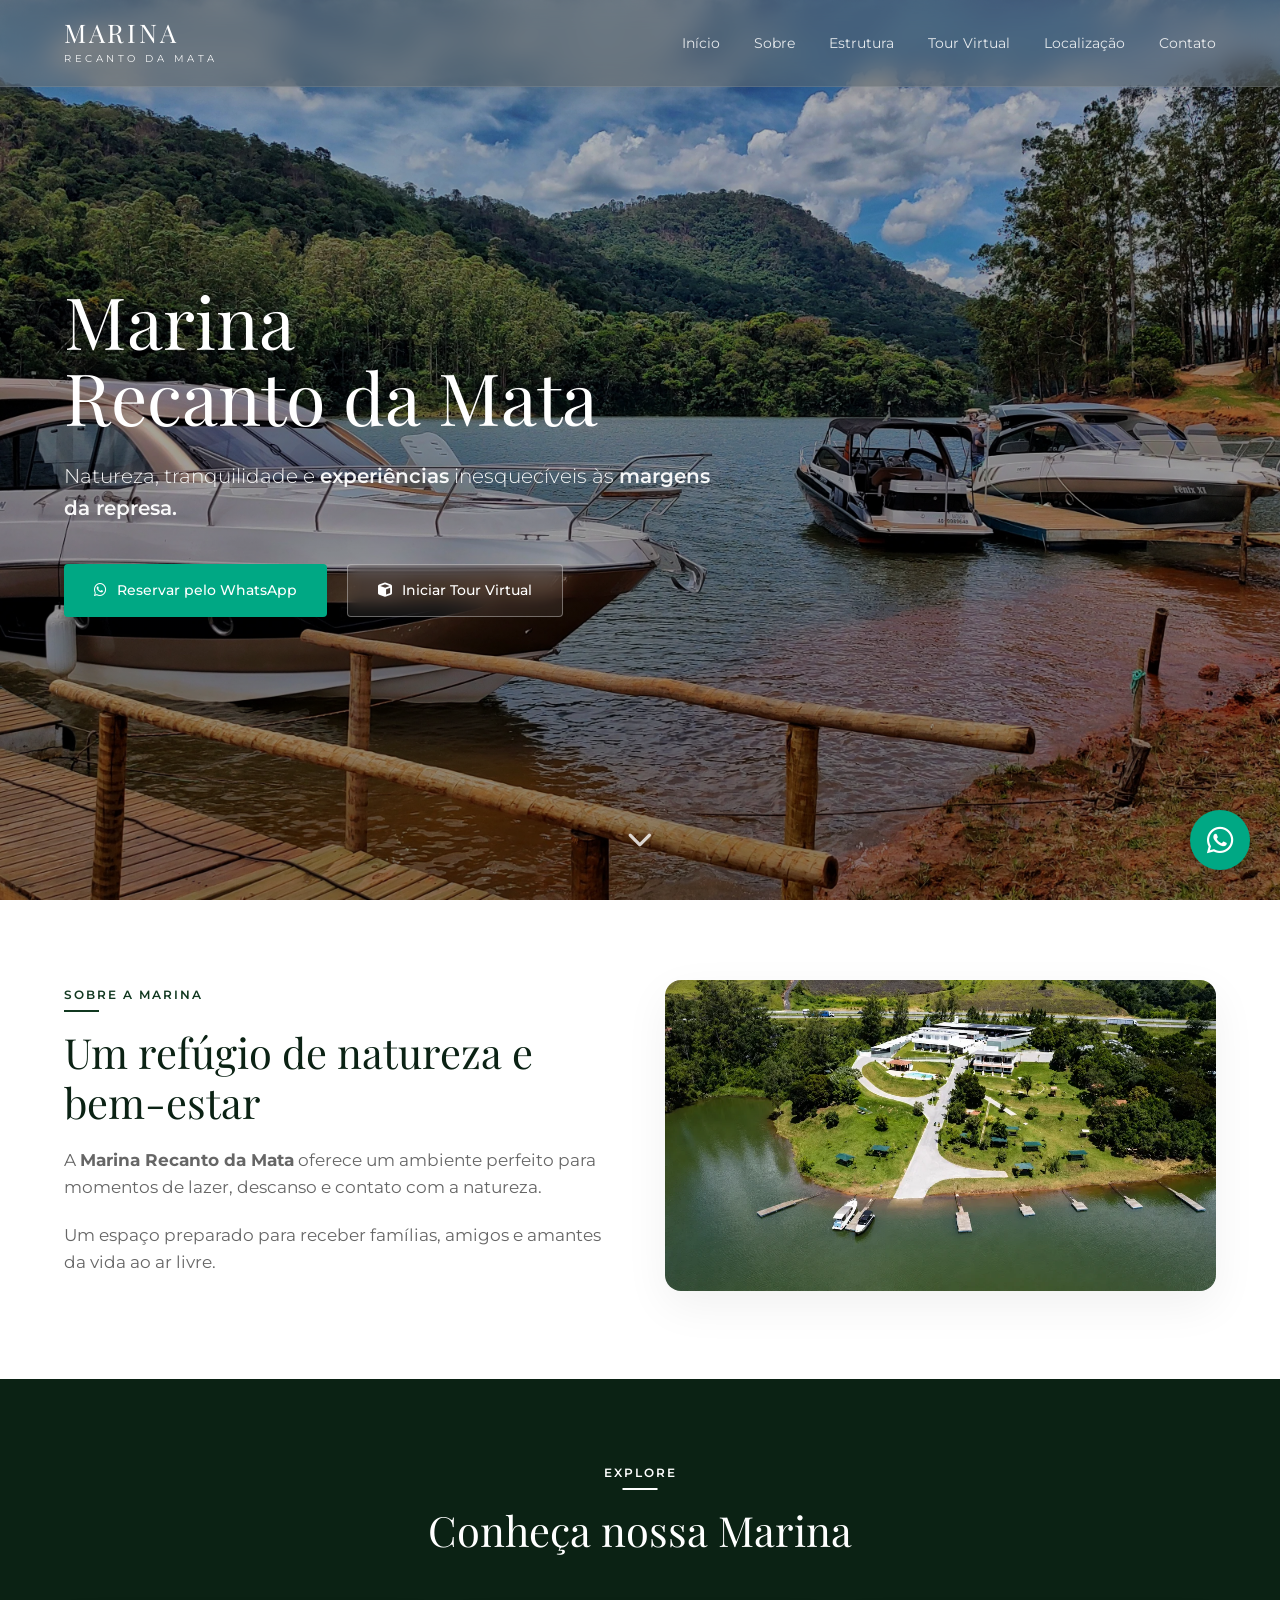
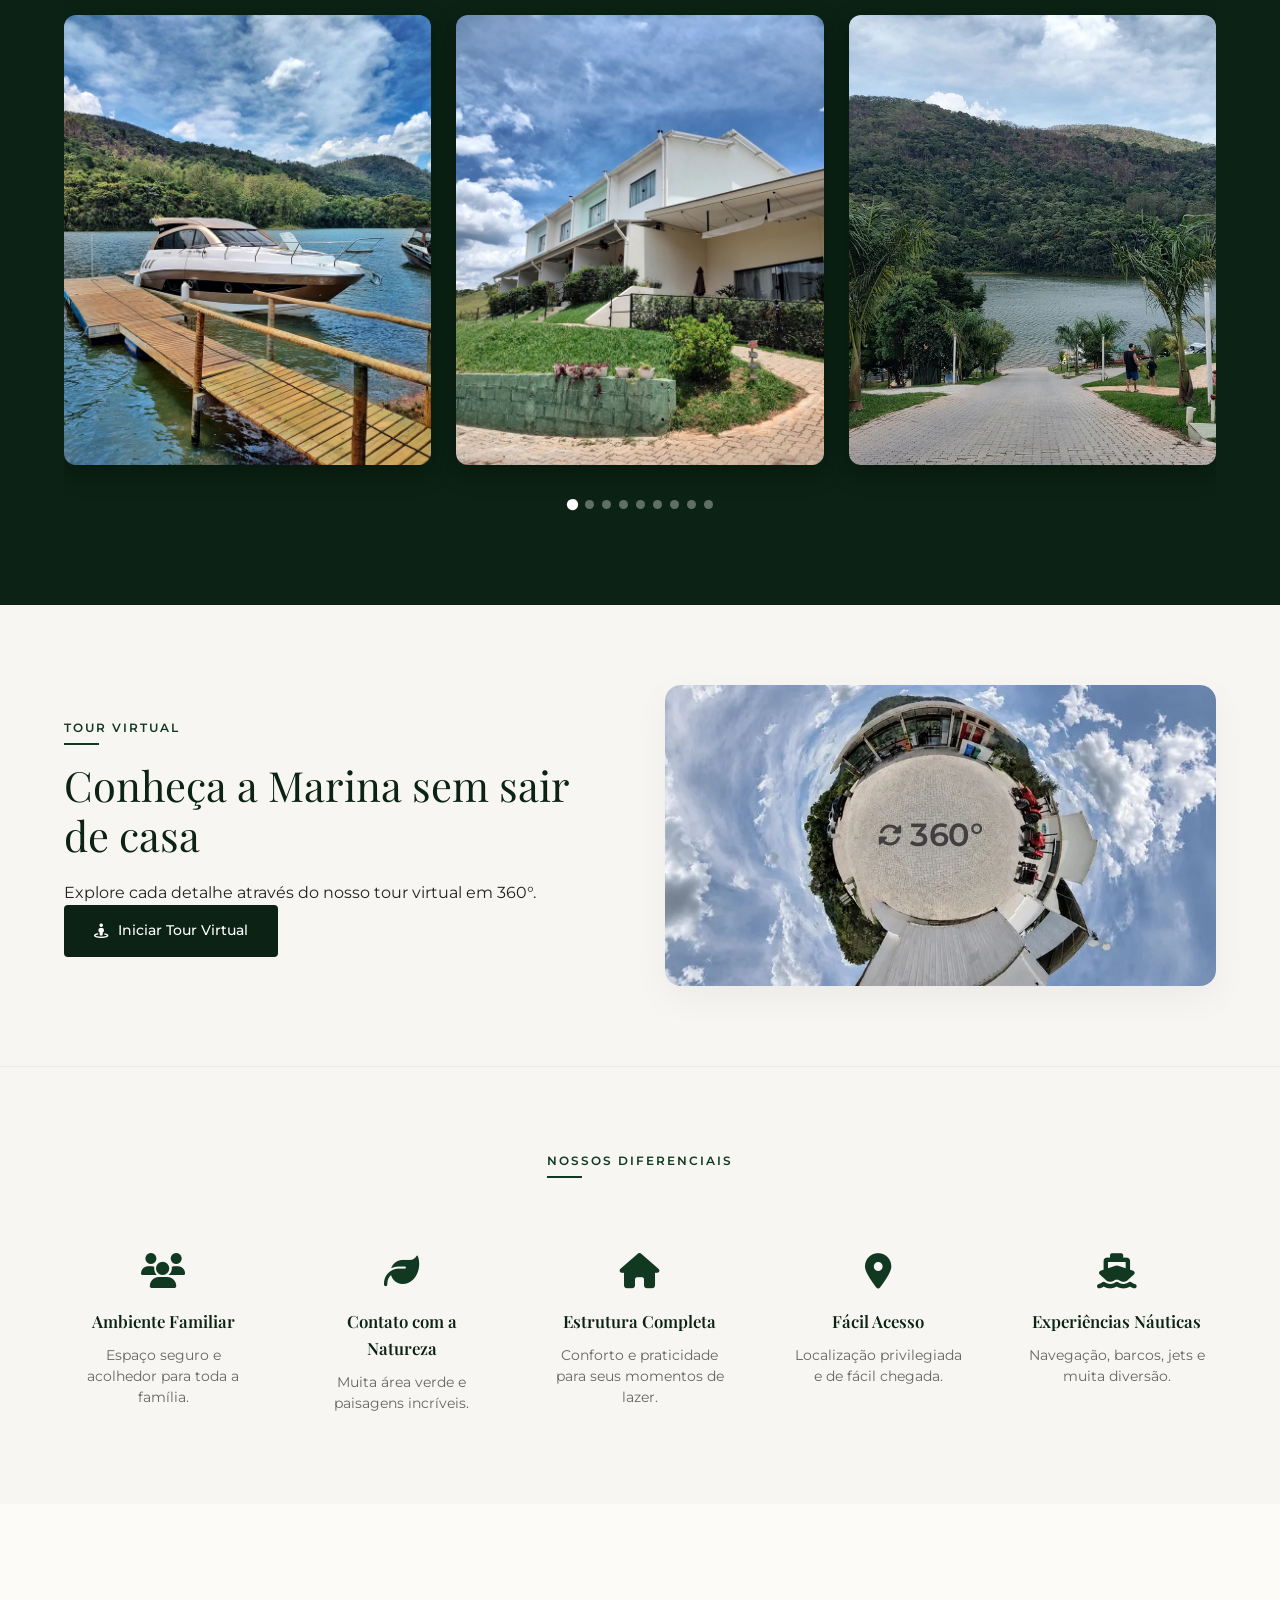
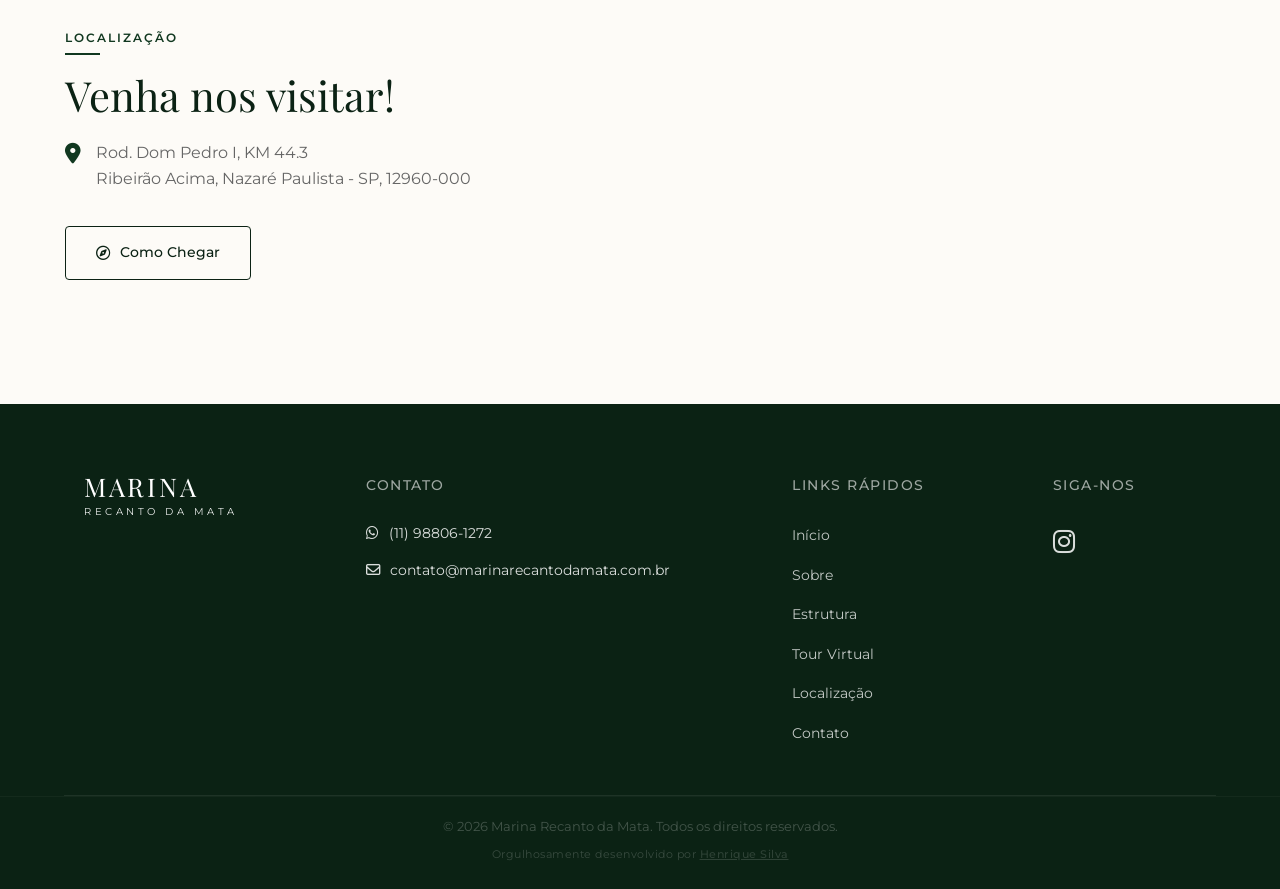
==== index.html @ a10ac75f "Versao completa com animacoes e video" ====
<!DOCTYPE html>
<html lang="pt-BR">
<head>
    <meta property="og:image" content="https://nexths.github.io/marina-recanto-da-mata-portfolio/assets/preview.webp" />
    <meta property="og:title" content="Marina Recanto da Mata" />
    <meta property="og:description" content="Um refúgio de natureza e bem-estar à margens da represa." />
    <meta charset="UTF-8">
    <meta name="viewport" content="width=device-width, initial-scale=1.0">
    <title>Marina Recanto da Mata</title>
    <link rel="preconnect" href="https://fonts.googleapis.com">
    <link rel="preconnect" href="https://fonts.gstatic.com" crossorigin>
    <link href="https://fonts.googleapis.com/css2?family=Montserrat:wght@300;400;500;600&family=Playfair+Display:wght@400;600;700&display=swap" rel="stylesheet">
    <link rel="stylesheet" href="https://cdnjs.cloudflare.com/ajax/libs/font-awesome/6.4.0/css/all.min.css">
    <link rel="stylesheet" href="https://cdn.jsdelivr.net/npm/swiper@11/swiper-bundle.min.css" />
    <link rel="stylesheet" href="https://cdn.jsdelivr.net/npm/@fancyapps/ui@5.0/dist/fancybox/fancybox.css" />
    <link rel="stylesheet" href="style.css">
</head>
<body>

    <header class="main-header">
        <div class="container header-container">
            <div class="logo">
                <span class="logo-title">MARINA</span>
                <span class="logo-subtitle">RECANTO DA MATA</span>
            </div>
            <nav class="nav-menu">
                <a href="#inicio">Início</a>
                <a href="#sobre">Sobre</a>
                <a href="#estrutura">Estrutura</a>
                <a href="#tour">Tour Virtual</a>
                <a href="#localizacao">Localização</a>
                <a href="#contato">Contato</a>
            </nav>
        </div>
    </header>

    <section id="inicio" class="hero-section">
        <div class="hero-bg-zoom"></div>
        <div class="container hero-container">
            <h1>Marina<br>Recanto da Mata</h1>
            <p class="hero-tagline">Natureza, tranquilidade e <strong>experiências</strong> inesquecíveis às <strong>margens da represa.</strong></p>
            
            <div class="hero-buttons">
                <a href="https://wa.me/5511988061272" target="_blank" class="btn btn-whatsapp">
                    <i class="fab fa-whatsapp"></i> Reservar pelo WhatsApp
                </a>
                <a href="tour-marina-destino/index.html" target="_blank" class="btn btn-tour">
                    <i class="fas fa-cube"></i> Iniciar Tour Virtual
                </a>
            </div>
        </div>
        <a href="#sobre" class="scroll-arrow">
            <i class="fas fa-chevron-down"></i>
        </a>
    </section>

    <section id="sobre" class="sobre-section reveal">
        <div class="container grid-2">
            <div class="sobre-content">
                <span class="section-badge">SOBRE A MARINA</span>
                <h2>Um refúgio de natureza e bem-estar</h2>
                <p>A <strong>Marina Recanto da Mata</strong> oferece um ambiente perfeito para momentos de lazer, descanso e contato com a natureza.</p>
                <p>Um espaço preparado para receber famílias, amigos e amantes da vida ao ar livre.</p>
            </div>
            <div class="sobre-image">
                <img src="assets/sobre-marina.webp" alt="Vista aérea da Marina Recanto da Mata">
            </div>
        </div>
    </section>

    <section id="estrutura" class="explore-section reveal">
        <div class="container text-center">
            <span class="section-badge badge-light">EXPLORE</span>
            <h2 class="text-white">Conheça nossa Marina</h2>
            
            <div class="swiper mySwiper">
                <div class="swiper-wrapper">
                    <div class="swiper-slide">
                        <div class="gallery-item">
                            <a href="assets/galeria1_resultado.webp" data-fancybox="galeria-marina">
                                <img src="assets/galeria1_resultado.webp" alt="Estrutura 1">
                            </a>
                        </div>
                    </div>
                    <div class="swiper-slide">
                        <div class="gallery-item">
                            <a href="assets/galeria2_resultado.webp" data-fancybox="galeria-marina">
                                <img src="assets/galeria2_resultado.webp" alt="Estrutura 2">
                            </a>
                        </div>
                    </div>
                    <div class="swiper-slide">
                        <div class="gallery-item">
                            <a href="assets/galeria3_resultado.webp" data-fancybox="galeria-marina">
                                <img src="assets/galeria3_resultado.webp" alt="Estrutura 3">
                            </a>
                        </div>
                    </div>
                    <div class="swiper-slide">
                        <div class="gallery-item">
                            <a href="assets/galeria4_resultado.webp" data-fancybox="galeria-marina">
                                <img src="assets/galeria4_resultado.webp" alt="Estrutura 4">
                            </a>
                        </div>
                    </div>
                    <div class="swiper-slide">
                        <div class="gallery-item">
                            <a href="assets/galeria5_resultado.webp" data-fancybox="galeria-marina">
                                <img src="assets/galeria5_resultado.webp" alt="Estrutura 5">
                            </a>
                        </div>
                    </div>
                    <div class="swiper-slide">
                        <div class="gallery-item">
                            <a href="assets/galeria6_resultado.webp" data-fancybox="galeria-marina">
                                <img src="assets/galeria6_resultado.webp" alt="Estrutura 6">
                            </a>
                        </div>
                    </div>
                    <div class="swiper-slide">
                        <div class="gallery-item">
                            <a href="assets/galeria7_resultado.webp" data-fancybox="galeria-marina">
                                <img src="assets/galeria7_resultado.webp" alt="Estrutura 7">
                            </a>
                        </div>
                    </div>
                    <div class="swiper-slide">
                        <div class="gallery-item">
                            <a href="assets/galeria8_resultado.webp" data-fancybox="galeria-marina">
                                <img src="assets/galeria8_resultado.webp" alt="Estrutura 8">
                            </a>
                        </div>
                    </div>
                    <div class="swiper-slide">
                        <div class="gallery-item">
                            <a href="assets/galeria9_resultado.webp" data-fancybox="galeria-marina">
                                <img src="assets/galeria9_resultado.webp" alt="Estrutura 9">
                            </a>
                        </div>
                    </div>
                </div>
                
                <div class="swiper-pagination"></div>
            </div>
        </div>
    </section>

    <section id="tour" class="tour-section reveal">
        <div class="container grid-2">
            <div class="tour-content">
                <span class="section-badge">TOUR VIRTUAL</span>
                <h2>Conheça a Marina sem sair de casa</h2>
                <p>Explore cada detalhe através do nosso tour virtual em 360°.</p>
                <a href="tour-marina-destino/index.html" target="_blank" class="btn btn-dark-tour">
                <i class="fas fa-street-view"></i> Iniciar Tour Virtual
                </a>
            </div>
            <div class="tour-banner">
                <img src="assets/preview-tour.webp" alt="Preview Tour 360">
                <div class="badge-360">
                    <i class="fas fa-sync-alt"></i><span>360°</span>                
                </div>
            </div>
        </div>
    </section>

    <section class="diferenciais-section reveal">
        <div class="container">
            <div class="text-center">
                <span class="section-badge">NOSSOS DIFERENCIAIS</span>
            </div>
            <div class="diferenciais-grid">
                <div class="diferencial-item">
                    <i class="fas fa-users item-icon"></i>
                    <h3>Ambiente Familiar</h3>
                    <p>Espaço seguro e acolhedor para toda a família.</p>
                </div>
                <div class="diferencial-item">
                    <i class="fas fa-leaf item-icon"></i>
                    <h3>Contato com a Natureza</h3>
                    <p>Muita área verde e paisagens incríveis.</p>
                </div>
                <div class="diferencial-item">
                    <i class="fas fa-home item-icon"></i>
                    <h3>Estrutura Completa</h3>
                    <p>Conforto e praticidade para seus momentos de lazer.</p>
                </div>
                <div class="diferencial-item">
                    <i class="fas fa-map-marker-alt item-icon"></i>
                    <h3>Fácil Acesso</h3>
                    <p>Localização privilegiada e de fácil chegada.</p>
                </div>
                <div class="diferencial-item">
                    <i class="fas fa-ship item-icon"></i>
                    <h3>Experiências Náuticas</h3>
                    <p>Navegação, barcos, jets e muita diversão.</p>
                </div>
            </div>
        </div>
    </section>

    <section id="localizacao" class="localizacao-section reveal">
        <div class="container-fluid grid-2-special">
            <div class="localizacao-content">
                <span class="section-badge">LOCALIZAÇÃO</span>
                <h2>Venha nos visitar!</h2>
                <div class="address-box">
                    <i class="fas fa-map-marker-alt"></i>
                    <p>Rod. Dom Pedro I, KM 44.3<br>Ribeirão Acima, Nazaré Paulista - SP, 12960-000</p>
                </div>
                <a href="https://maps.app.goo.gl/9sa6LUnuPkdQ67Bv5" target="_blank" class="btn btn-outline-dark">
                    <i class="far fa-compass"></i> Como Chegar
                </a>
            </div>
            <div class="map-container">
                <iframe 
                    src="https://www.google.com/maps/embed?pb=!1m18!1m12!1m3!1d3667.5814678213937!2d-46.33232830901492!3d-23.18547078140979!2m3!1f0!2f0!3f0!3m2!1i1024!2i768!4f13.1!3m3!1m2!1s0x94ce9b3322a90127%3A0x82143a314d010b9f!2sMarina%20Recanto%20da%20Mata!5e0!3m2!1spt-BR!2sbr!4v1780842543888!5m2!1spt-BR!2sbr" 
                    width="100%" 
                    height="100%" 
                    style="border:0;" 
                    allowfullscreen="" 
                    loading="lazy" 
                    referrerpolicy="no-referrer-when-downgrade">
                </iframe>
            </div>
        </div>
    </section>

    <footer id="contato" class="main-footer">
        <div class="container footer-container">
            <div class="footer-brand">
                <span class="logo-title">MARINA</span>
                <span class="logo-subtitle">RECANTO DA MATA</span>
            </div>
            
            <div class="footer-column">
                <h4>Contato</h4>
                <ul class="footer-contact-list">
                    <li><i class="fab fa-whatsapp"></i> (11) 98806-1272</li>
                    <li><i class="far fa-envelope"></i> contato@marinarecantodamata.com.br</li>
                </ul>
            </div>
            
            <div class="footer-column">
                <h4>Links Rápidos</h4>
                <ul class="footer-links-list">
                    <li><a href="#inicio">Início</a></li>
                    <li><a href="#sobre">Sobre</a></li>
                    <li><a href="#estrutura">Estrutura</a></li>
                    <li><a href="#tour">Tour Virtual</a></li>
                    <li><a href="#localizacao">Localização</a></li>
                    <li><a href="#contato">Contato</a></li>
                </ul>
            </div>
            
            <div class="footer-column">
                <h4>Siga-nos</h4>
                <div class="social-icons">
                    <a href="https://www.instagram.com/marinarecantodamata/?utm_medium=copy_link" target="_blank"><i class="fab fa-instagram"></i></a>
                </div>
            </div>
        </div>
        
        <div class="footer-bottom text-center" style="border-top: 1px solid rgba(255,255,255,0.08); padding-top: 20px;">
            <p style="font-size: 0.8rem; opacity: 0.5; margin: 0;">© 2026 Marina Recanto da Mata. Todos os direitos reservados.</p>
            
            <p style="margin-top: 8px; font-size: 0.7rem; opacity: 0.4; letter-spacing: 0.5px;">
                Orgulhosamente desenvolvido por 
                <a href="https://wa.me/5511999814081" target="_blank" style="color: #ffffff; text-decoration: underline; font-weight: 500; opacity: 0.8;">
                    Henrique Silva
                </a>
            </p>
        </div>
    </footer>

    <a href="https://wa.me/5511988061272" target="_blank" class="whatsapp-floating">
        <i class="fab fa-whatsapp"></i>
    </a>

    <script src="https://cdn.jsdelivr.net/npm/swiper@11/swiper-bundle.min.js"></script>
    <script src="https://cdn.jsdelivr.net/npm/@fancyapps/ui@5.0/dist/fancybox/fancybox.umd.js"></script>
    <script src="script.js"></script>
    <script>
        document.querySelectorAll('a[href^="#"]').forEach(link => {
            link.addEventListener('click', function(e) {
                const target = document.querySelector(this.getAttribute('href'));
                if(!target) return;
                e.preventDefault();
                const headerHeight = document.querySelector('.main-header').offsetHeight;
                const targetPosition = target.offsetTop - headerHeight;
                window.scrollTo({
                    top: targetPosition,
                    behavior: "smooth"
                });
            });
        });
    </script>
</body>
</html>
---- style.css ----
/*! 
 * Desenvolvedor: Henrique Silva
 * Contato comercial: (11) 99981-4081
 * Todos os direitos de desenvolvimento reservados.
 */
 /* Transição suave para toda a página */
/* Efeito de fade suave ao carregar elementos */
body {
    animation: fadeIn 0.8s ease-in-out;
}

@keyframes fadeIn {
    from { opacity: 0; }
    to { opacity: 1; }
}

/* RESET E CONFIGURAÇÕES GERAIS */
:root {
    --primary-green: #0b2214;     /* Verde Escuro Principal */
    --accent-green: #113820;      /* Variação de Verde para Badges/Diferenciais */
    --light-bg: #f7f6f2;          /* Off-white de fundo (seções limpas) */
    --text-dark: #222222;         /* Cor do Texto Principal */
    --text-muted: #666666;        /* Cor do Texto Secundário/Descrições */
    --whatsapp-color: #00a884;    /* Cor oficial do WhatsApp */
    --font-serif: 'Playfair Display', serif;
    --font-sans: 'Montserrat', sans-serif;
}

* {
    margin: 0;
    padding: 0;
    box-sizing: border-box;
}

body {
    font-family: var(--font-sans);
    color: var(--text-dark);
    background-color: #ffffff;
    line-height: 1.6;
    -webkit-font-smoothing: antialiased;
}

.container {
    width: 90%;
    max-width: 1200px;
    margin: 0 auto;
    padding: 80px 0;
}

.container-fluid {
    width: 100%;
    margin: 0 auto;
}

.text-center { text-align: center; }
.text-white { color: #ffffff; }

/* LAYOUT E GRIDS */
.grid-2 {
    display: grid;
    grid-template-columns: repeat(auto-fit, minmax(450px, 1fr));
    gap: 50px;
    align-items: center;
}

/* DISTRIBUIÇÃO DAS SEÇÕES */
.section-badge {
    display: inline-block;
    font-size: 0.75rem;
    font-weight: 600;
    letter-spacing: 2px;
    color: var(--accent-green);
    margin-bottom: 15px;
    position: relative;
    padding-bottom: 8px;
}

.section-badge::after {
    content: '';
    position: absolute;
    bottom: 0;
    left: 0;
    width: 35px;
    height: 2px;
    background-color: var(--accent-green);
}

.section-badge.badge-light {
    color: #ffffff;
}
.section-badge.badge-light::after {
    background-color: #ffffff;
    left: 50%;
    transform: translateX(-50%);
}

h1, h2, h3 {
    font-family: var(--font-serif);
    font-weight: 400;
    margin-bottom: 20px;
}

h2 {
    font-size: 2.6rem;
    color: var(--primary-green);
    line-height: 1.2;
}

/* BOTÕES REPLICADOS DO DESIGN */
.btn {
    display: inline-flex;
    align-items: center;
    gap: 10px;
    padding: 14px 30px;
    border-radius: 4px;
    text-decoration: none;
    font-weight: 500;
    font-size: 0.9rem;
    transition: all 0.3s cubic-bezier(0.4, 0, 0.2, 1);
}

.btn-whatsapp {
    background-color: var(--whatsapp-color);
    color: #ffffff;
}

.btn-whatsapp:hover {
    background-color: #008f72;
    transform: translateY(-2px);
    box-shadow: 0 5px 15px rgba(0, 168, 132, 0.3);
}

.btn-tour {
    background: rgba(255, 255, 255, 0.08);
    border: 1px solid rgba(255, 255, 255, 0.35);
    color: #ffffff;
    backdrop-filter: blur(8px);
    -webkit-backdrop-filter: blur(8px);
}

.btn-tour:hover {
    background: rgba(255, 255, 255, 0.2);
    border-color: #ffffff;
    transform: translateY(-2px);
}

.btn-dark-tour {
    background-color: var(--primary-green);
    color: #ffffff;
}

.btn-dark-tour:hover {
    background-color: var(--accent-green);
    transform: translateY(-2px);
}

.btn-outline-dark {
    border: 1px solid var(--primary-green);
    color: var(--primary-green);
    background: transparent;
}

.btn-outline-dark:hover {
    background-color: var(--primary-green);
    color: #ffffff;
}

/* NAVBAR */
.main-header {
    position: absolute;
    top: 0;
    left: 0;
    width: 100%;
    z-index: 100;
    background: rgba(90, 95, 92, 0.5);
    backdrop-filter: blur(12px);
    -webkit-backdrop-filter: blur(12px);
    border-bottom: 1px solid rgba(255, 255, 255, 0.1);
    box-shadow: 0 4px 30px rgba(0, 0, 0, 0.15);
}

.header-container {
    display: flex;
    justify-content: space-between;
    align-items: center;
    padding: 20px 0;
}

.logo {
    color: #ffffff;
    display: flex;
    flex-direction: column;
    text-decoration: none;
}

.logo-title {
    font-family: var(--font-serif);
    font-size: 1.6rem;
    letter-spacing: 3px;
    line-height: 1;
}

.logo-subtitle {
    font-size: 0.6rem;
    letter-spacing: 3.5px;
    margin-top: 5px;
    opacity: 0.9;
}

.nav-menu a {
    color: #ffffff;
    text-decoration: none;
    margin-left: 30px;
    font-size: 0.85rem;
    font-weight: 400;
    opacity: 0.85;
    transition: opacity 0.2s, border-bottom 0.2s;
    padding-bottom: 5px;
}

.nav-menu a:hover {
    opacity: 1;
    border-bottom: 2px solid #ffffff;
}

/* HERO SECTION */
.hero-section {
    position: relative;
    height: 100vh;
    min-height: 700px;
    background: linear-gradient(to bottom, rgba(0,0,0,0.25), rgba(0,0,0,0.45)), url('assets/background-marina.webp') no-repeat center center/cover;
    display: flex;
    align-items: center;
    color: #ffffff;
}

.hero-container {
    padding-top: 80px;
}

.hero-section h1 {
    font-size: 4.5rem;
    line-height: 1.05;
    margin-bottom: 25px;
}

.hero-tagline {
    font-size: 1.25rem;
    font-weight: 300;
    max-width: 650px;
    margin-bottom: 40px;
    opacity: 0.95;
}

.hero-tagline strong {
    font-weight: 600;
}

.hero-buttons {
    display: flex;
    gap: 20px;
}

.scroll-arrow {
    position: absolute;
    bottom: 40px;
    left: 50%;
    transform: translateX(-50%);
    font-size: 1.6rem;
    color: #ffffff;
    opacity: 0.8;
    animation: bounce 2s infinite;
}

@keyframes bounce {
    0%, 20%, 50%, 80%, 100% { transform: translateY(0) translateX(-50%); }
    40% { transform: translateY(-12px) translateX(-50%); }
    60% { transform: translateY(-6px) translateX(-50%); }
}

/* SEÇÃO SOBRE A MARINA */
.sobre-section {
    background-color: #ffffff;
}

.sobre-content p {
    color: var(--text-muted);
    margin-bottom: 22px;
    font-size: 1.05rem;
}

.sobre-image img {
    width: 100%;
    height: auto;
    border-radius: 16px;
    box-shadow: 0 15px 45px rgba(0,0,0,0.06);
    object-fit: cover;
}

/* SEÇÃO EXPLORE */
.explore-section {
    background-color: var(--primary-green);
}

.swiper {
    width: 100%;
    padding-top: 40px;
    padding-bottom: 60px;
}

.swiper-slide {
    display: flex;
    justify-content: center;
}

.gallery-item {
    width: 100%;
    height: 450px;
    border-radius: 12px;
    overflow: hidden;
    box-shadow: 0 8px 25px rgba(0,0,0,0.3);
}

.gallery-item img {
    width: 100%;
    height: 100%;
    object-fit: cover;
    transition: transform 0.4s ease;
}

.gallery-item:hover img {
    transform: scale(1.05);
}

.swiper-pagination-bullet {
    background: #ffffff !important;
    opacity: 0.35;
    width: 9px;
    height: 9px;
    transition: all 0.3s ease;
}

.swiper-pagination-bullet-active {
    opacity: 1 !important;
    transform: scale(1.25);
}

/* SEÇÃO TOUR VIRTUAL 360° */
.tour-section {
    background-color: var(--light-bg);
}

.tour-banner {
    position: relative;
    border-radius: 16px;
    overflow: hidden;
    box-shadow: 0 12px 35px rgba(0,0,0,0.05);
}

.tour-banner img {
    width: 100%;
    height: auto;
    display: block;
}

/* RECONSTRUÇÃO DO ICONE 360° ORIGINAL DO HENRIQUE */
.badge-360 {
    position: absolute;
    top: 50%;
    left: 50%;
    transform: translate(-60%, -50%); 
    display: flex;
    align-items: center;
    justify-content: center;
    gap: 8px;
    color: #413f3f; /* Tom de cinza escuro idêntico ao print */
    font-size: 1.5rem;
    pointer-events: none;
}


.badge-360 span {
    font-size: 2rem;
    font-weight: 600;
    font-family: var(--font-sans);
    letter-spacing: -0.5px;
}

/* SEÇÃO DIFERENCIAIS */
.diferenciais-section {
    background-color: var(--light-bg);
    border-top: 1px solid rgba(0,0,0,0.04);
}

.diferenciais-grid {
    display: grid;
    grid-template-columns: repeat(auto-fit, minmax(180px, 1fr));
    gap: 40px;
    margin-top: 50px;
}

.diferencial-item {
    text-align: center;
    padding: 10px;
}

.item-icon {
    font-size: 2.2rem;
    color: var(--accent-green);
    margin-bottom: 20px;
}

.diferencial-item h3 {
    font-size: 1.05rem;
    font-weight: 600;
    margin-bottom: 10px;
    color: var(--primary-green);
}

.diferencial-item p {
    font-size: 0.88rem;
    color: var(--text-muted);
    line-height: 1.5;
}

/* SEÇÃO LOCALIZAÇÃO CORRIGIDA */
.localizacao-section {
    background-color: #fdfbf7;
}

.grid-2-special {
    display: grid;
    grid-template-columns: 42% 58%;
    align-items: stretch;
}

.localizacao-content {
    padding: 80px 12%;
    background-color: #fdfbf7;
    display: flex;
    flex-direction: column;
    justify-content: center;
    align-items: flex-start;
}

.address-box {
    display: flex;
    gap: 15px;
    margin-bottom: 35px;
    color: var(--text-dark);
}

.address-box i {
    font-size: 1.3rem;
    color: var(--accent-green);
    margin-top: 3px;
}

.address-box p {
    font-size: 1rem;
    color: var(--text-muted);
}

.map-container {
    position: relative;
    height: 500px;
    width: 100%;
}

.map-container iframe {
    width: 100%;
    height: 100%;
    border: none;
    display: block;
}

/* FOOTER ORGANIZADO COM GRID PROFISSIONAL */
.main-footer {
    background-color: var(--primary-green);
    color: #ffffff;
    padding-top: 70px;
    font-family: var(--font-sans);
}

.footer-container {
    max-width: 1200px;
    margin: 0 auto;
    padding: 0 20px 50px 20px;
    display: grid;
    grid-template-columns: 2.2fr 3.5fr 2fr 1.3fr;
    gap: 40px;
    align-items: start;
    border-bottom: 1px solid rgba(255,255,255,0.08);
}

.footer-brand {
    display: flex;
    flex-direction: column;
}

.footer-column h4 {
    font-size: 0.9rem;
    margin-bottom: 25px;
    text-transform: uppercase;
    letter-spacing: 1.5px;
    font-weight: 500;
    color: rgba(255, 255, 255, 0.6);
}

.footer-contact-list, .footer-links-list {
    list-style: none;
    padding: 0;
    margin: 0;
    display: flex;
    flex-direction: column;
    gap: 14px;
}

.footer-contact-list li {
    font-size: 0.9rem;
    opacity: 0.85;
    display: flex;
    align-items: center;
    gap: 10px;
    white-space: nowrap;
}

.footer-links-list a {
    color: #ffffff;
    text-decoration: none;
    font-size: 0.9rem;
    opacity: 0.75;
    transition: opacity 0.2s;
}

.footer-links-list a:hover { 
    opacity: 1;
    text-decoration: underline;
}

.social-icons a {
    color: #ffffff;
    font-size: 1.6rem;
    opacity: 0.85;
    transition: transform 0.2s ease, opacity 0.2s;
    display: inline-block;
}

.social-icons a:hover {
    transform: scale(1.12);
    opacity: 1;
}

.footer-bottom {
    padding: 25px 0;
    font-size: 0.8rem;
    opacity: 0.45;
}

/* BOTÃO FLUTUANTE WHATSAPP */
.whatsapp-floating {
    position: fixed;
    bottom: 30px;
    right: 30px;
    background-color: var(--whatsapp-color);
    color: #ffffff;
    width: 60px;
    height: 60px;
    border-radius: 50%;
    display: flex;
    justify-content: center;
    align-items: center;
    font-size: 1.9rem;
    box-shadow: 0 5px 15px rgba(0,0,0,0.3);
    z-index: 9999;
    transition: transform 0.2s cubic-bezier(0.175, 0.885, 0.32, 1.275);
    text-decoration: none;
}

.whatsapp-floating:hover {
    transform: scale(1.12);
}

/* RESPONSIVIDADE */
@media(max-width: 1024px) {
    .grid-2-special {
        grid-template-columns: 1fr;
    }
    .localizacao-content {
        padding: 60px 5%;
    }
    .footer-container {
        grid-template-columns: repeat(2, 1fr);
        gap: 40px;
    }
}

@media(max-width: 768px) {
    .nav-menu { 
        display: none;
    }
    .hero-section h1 { 
        font-size: 3rem; 
    }
    .grid-2 { 
        grid-template-columns: 1fr;
        gap: 30px;
    }
    h2 {
        font-size: 2rem;
    }
    .container {
        padding: 50px 0;
    }
    .hero-buttons {
        flex-direction: column;
        gap: 15px;
    }
    .btn {
        width: 100%;
        justify-content: center;
    }
    .gallery-item {
        height: 380px;
    }
    .footer-container {
        grid-template-columns: 1fr;
        gap: 30px;
    }
    .footer-contact-list li {
        white-space: normal;
        word-break: break-all;
    }
}
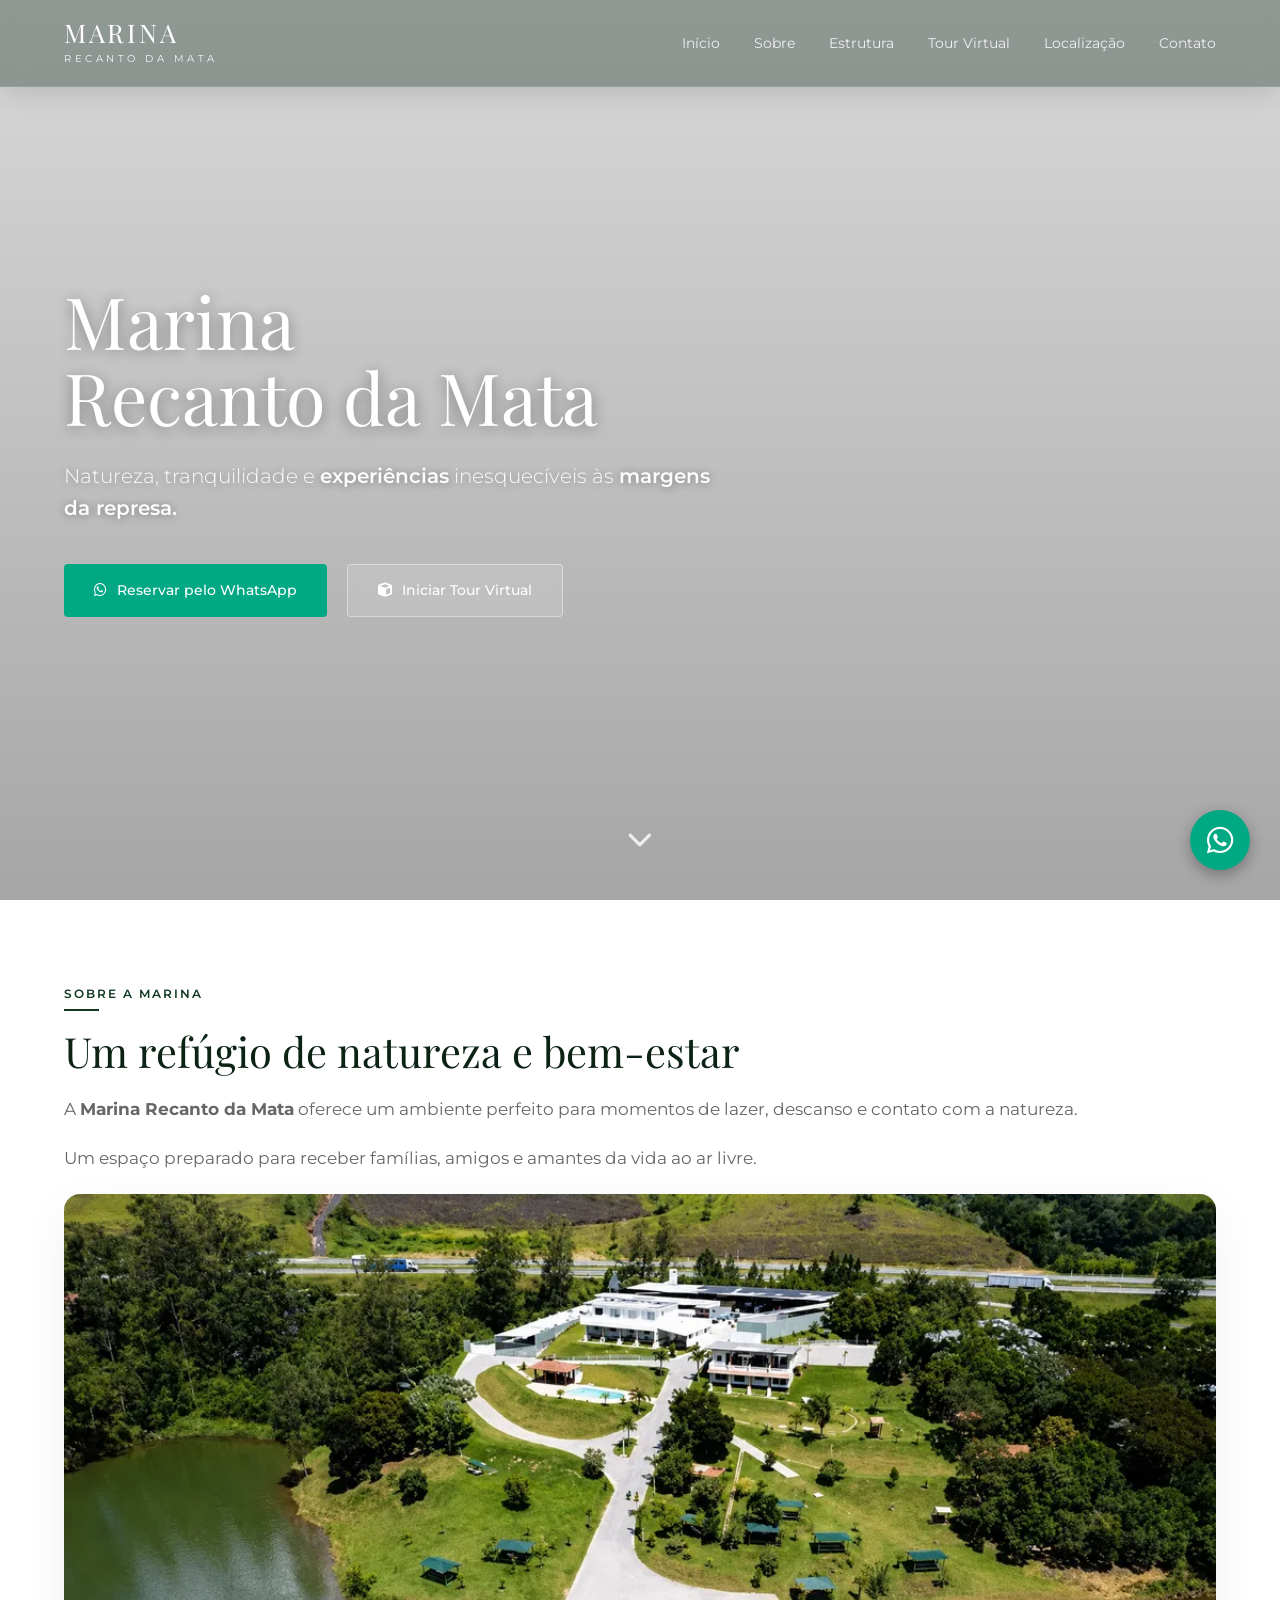
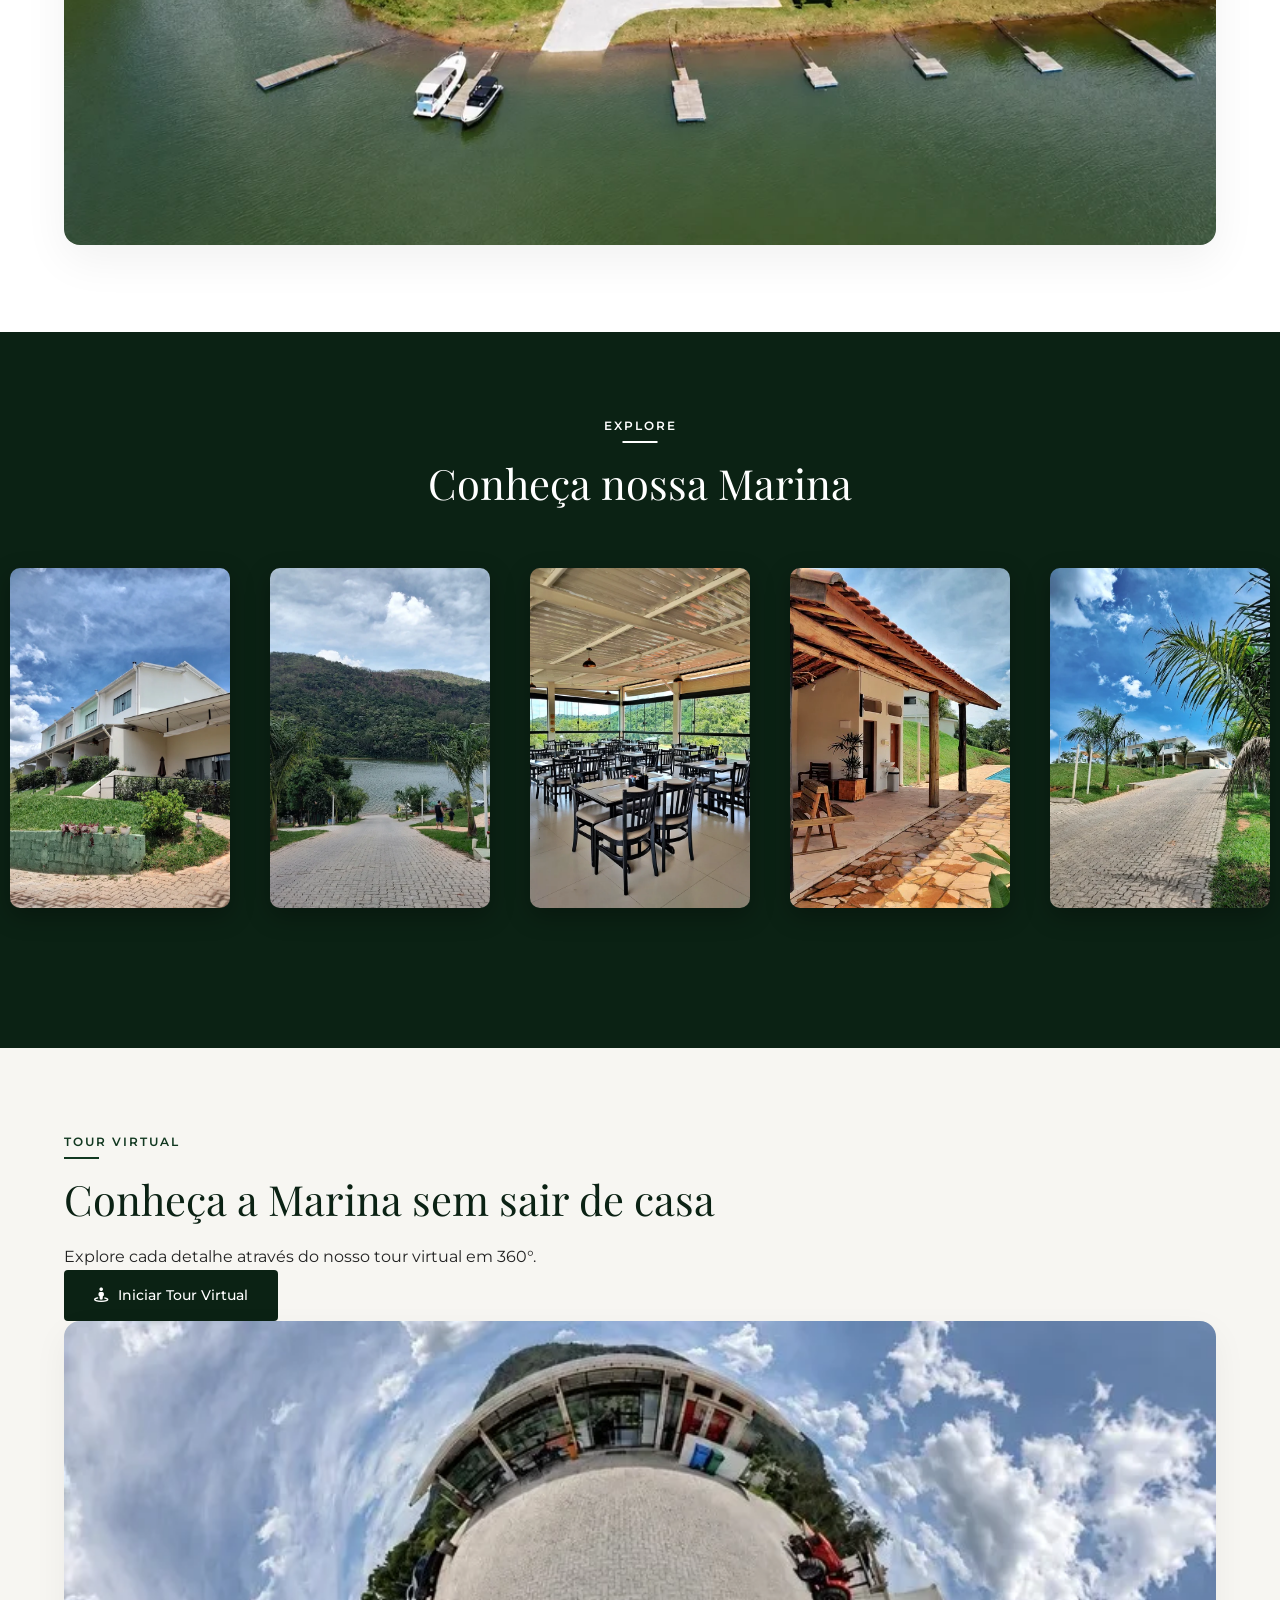
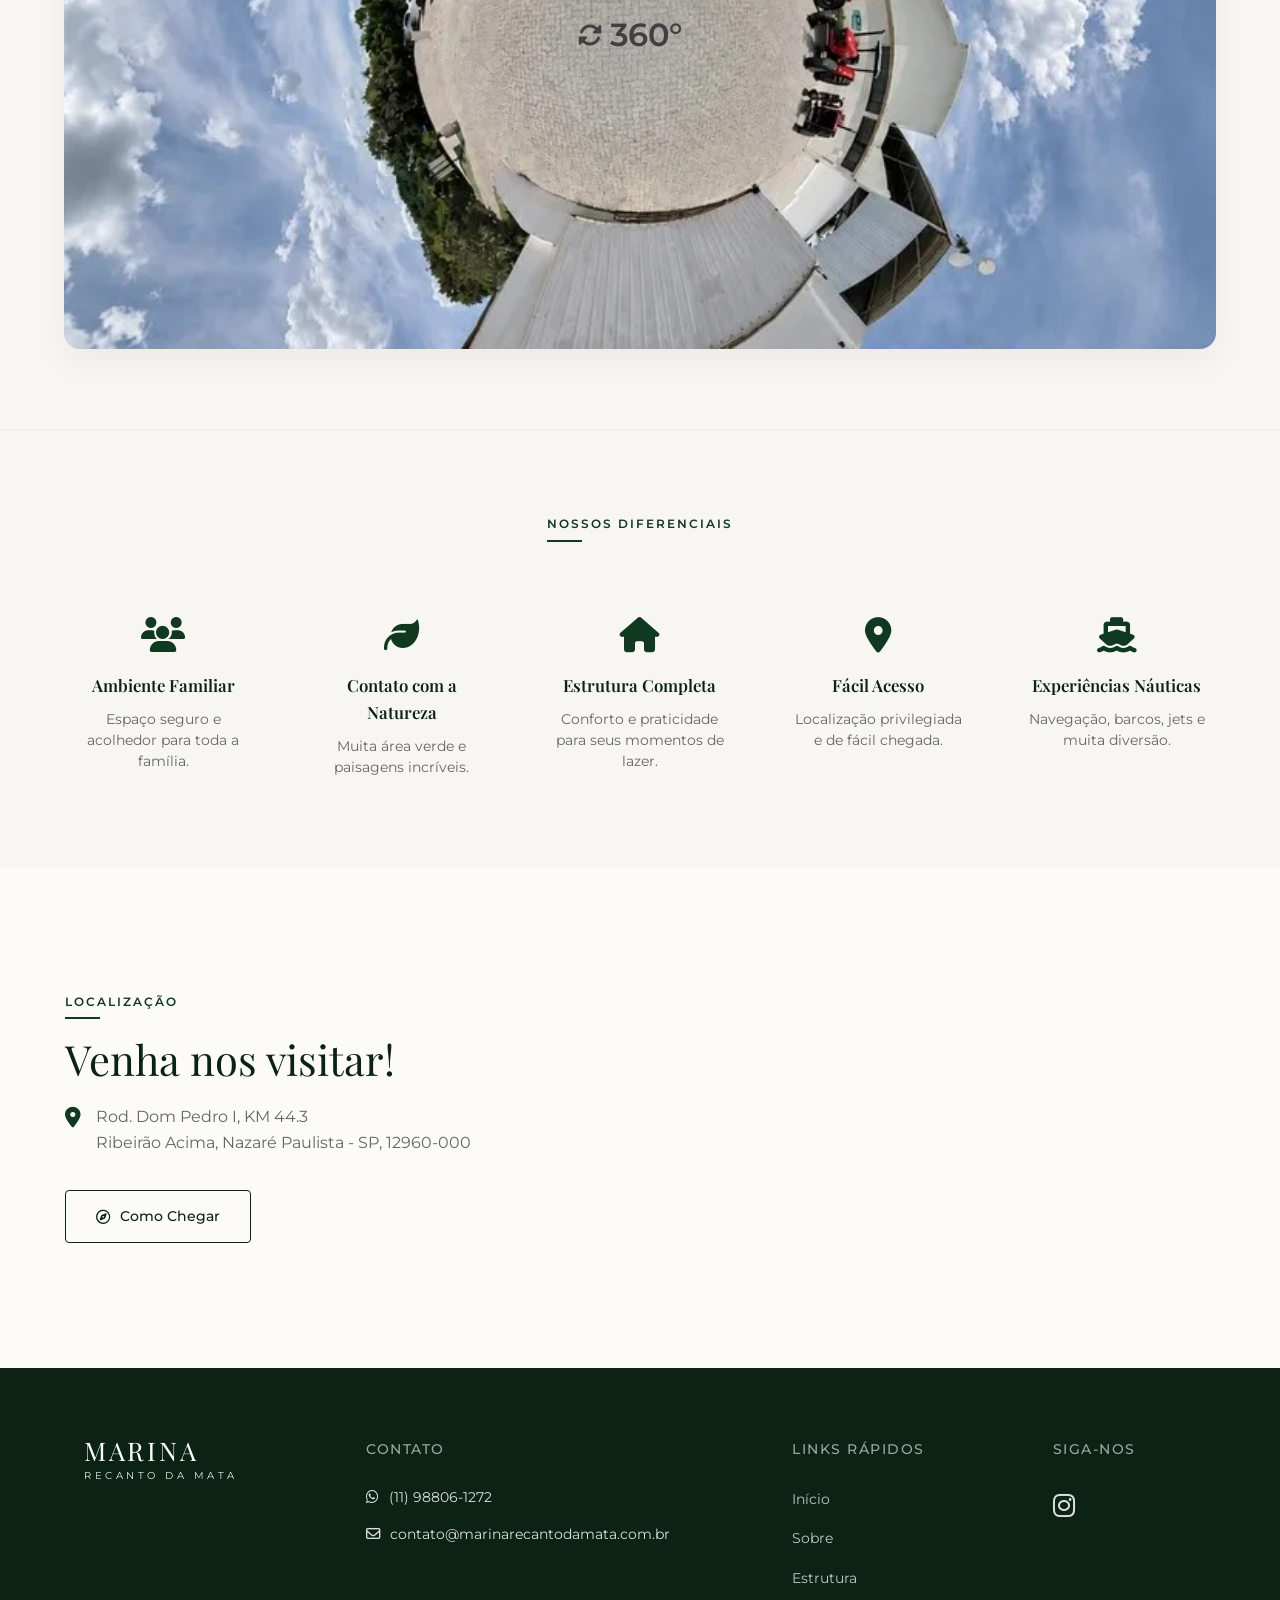
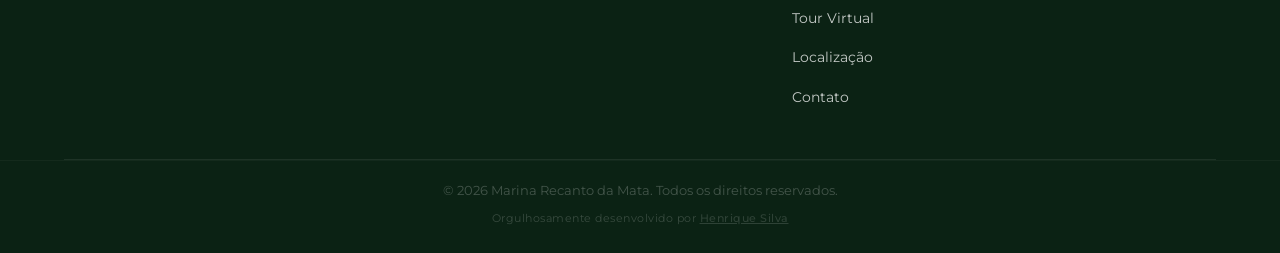
==== commit 10fb8f18: "hero video" ====
--- a/index.html
+++ b/index.html
@@ -35,8 +35,21 @@
     </header>
 
     <section id="inicio" class="hero-section">
-        <div class="hero-bg-zoom"></div>
-        <div class="container hero-container">
+        <!-- Vídeo de fundo com variante para Celular e Desktop -->
+        <video autoplay muted loop playsinline class="hero-video">
+            <!-- Se a tela for menor ou igual a 768px (Celular), carrega o vídeo vertical -->
+            <source src="assets/videohero-mobile.mp4" media="(max-width: 768px)" type="video/mp4">
+            
+            <!-- Para telas maiores (Desktop), carrega o vídeo horizontal padrão -->
+            <source src="assets/videohero.mp4" type="video/mp4">
+            
+            Seu navegador não suporta vídeos em HTML5.
+        </video>
+
+        <!-- Camada escura (Overlay) -->
+        <div class="hero-overlay"></div>
+
+        <div class="container hero-container" style="position: relative; z-index: 3;">
             <h1>Marina<br>Recanto da Mata</h1>
             <p class="hero-tagline">Natureza, tranquilidade e <strong>experiências</strong> inesquecíveis às <strong>margens da represa.</strong></p>
             
@@ -49,7 +62,7 @@
                 </a>
             </div>
         </div>
-        <a href="#sobre" class="scroll-arrow">
+        <a href="#sobre" class="scroll-arrow" style="position: absolute; z-index: 3;">
             <i class="fas fa-chevron-down"></i>
         </a>
     </section>
@@ -68,80 +81,67 @@
         </div>
     </section>
 
+    <!-- SEÇÃO EXPLORE (CARROSSEL FULL WIDTH) -->
     <section id="estrutura" class="explore-section reveal">
-        <div class="container text-center">
+        <div class="explore-header text-center">
             <span class="section-badge badge-light">EXPLORE</span>
             <h2 class="text-white">Conheça nossa Marina</h2>
-            
-            <div class="swiper mySwiper">
-                <div class="swiper-wrapper">
-                    <div class="swiper-slide">
-                        <div class="gallery-item">
-                            <a href="assets/galeria1_resultado.webp" data-fancybox="galeria-marina">
-                                <img src="assets/galeria1_resultado.webp" alt="Estrutura 1">
-                            </a>
-                        </div>
-                    </div>
-                    <div class="swiper-slide">
-                        <div class="gallery-item">
-                            <a href="assets/galeria2_resultado.webp" data-fancybox="galeria-marina">
-                                <img src="assets/galeria2_resultado.webp" alt="Estrutura 2">
-                            </a>
-                        </div>
-                    </div>
-                    <div class="swiper-slide">
-                        <div class="gallery-item">
-                            <a href="assets/galeria3_resultado.webp" data-fancybox="galeria-marina">
-                                <img src="assets/galeria3_resultado.webp" alt="Estrutura 3">
-                            </a>
-                        </div>
-                    </div>
-                    <div class="swiper-slide">
-                        <div class="gallery-item">
-                            <a href="assets/galeria4_resultado.webp" data-fancybox="galeria-marina">
-                                <img src="assets/galeria4_resultado.webp" alt="Estrutura 4">
-                            </a>
-                        </div>
-                    </div>
-                    <div class="swiper-slide">
-                        <div class="gallery-item">
-                            <a href="assets/galeria5_resultado.webp" data-fancybox="galeria-marina">
-                                <img src="assets/galeria5_resultado.webp" alt="Estrutura 5">
-                            </a>
-                        </div>
-                    </div>
-                    <div class="swiper-slide">
-                        <div class="gallery-item">
-                            <a href="assets/galeria6_resultado.webp" data-fancybox="galeria-marina">
-                                <img src="assets/galeria6_resultado.webp" alt="Estrutura 6">
-                            </a>
-                        </div>
-                    </div>
-                    <div class="swiper-slide">
-                        <div class="gallery-item">
-                            <a href="assets/galeria7_resultado.webp" data-fancybox="galeria-marina">
-                                <img src="assets/galeria7_resultado.webp" alt="Estrutura 7">
-                            </a>
-                        </div>
-                    </div>
-                    <div class="swiper-slide">
-                        <div class="gallery-item">
-                            <a href="assets/galeria8_resultado.webp" data-fancybox="galeria-marina">
-                                <img src="assets/galeria8_resultado.webp" alt="Estrutura 8">
-                            </a>
-                        </div>
-                    </div>
-                    <div class="swiper-slide">
-                        <div class="gallery-item">
-                            <a href="assets/galeria9_resultado.webp" data-fancybox="galeria-marina">
-                                <img src="assets/galeria9_resultado.webp" alt="Estrutura 9">
-                            </a>
-                        </div>
-                    </div>
-                </div>
-                
-                <div class="swiper-pagination"></div>
-            </div>
+        </div>
+        
+        <div class="swiper mySwiper">
+            <div class="swiper-wrapper">
+                <div class="swiper-slide">
+                    <div class="gallery-item">
+                        <a href="assets/galeria1_resultado.webp" data-fancybox="galeria-marina">
+                            <img src="assets/galeria1_resultado.webp" alt="Estrutura 1">
+                        </a>
+                    </div>
+                </div>
+                <div class="swiper-slide">
+                    <div class="gallery-item">
+                        <a href="assets/galeria2_resultado.webp" data-fancybox="galeria-marina">
+                            <img src="assets/galeria2_resultado.webp" alt="Estrutura 2">
+                        </a>
+                    </div>
+                </div>
+                <div class="swiper-slide">
+                    <div class="gallery-item">
+                        <a href="assets/galeria3_resultado.webp" data-fancybox="galeria-marina">
+                            <img src="assets/galeria3_resultado.webp" alt="Estrutura 3">
+                        </a>
+                    </div>
+                </div>
+                <div class="swiper-slide">
+                    <div class="gallery-item">
+                        <a href="assets/galeria4_resultado.webp" data-fancybox="galeria-marina">
+                            <img src="assets/galeria4_resultado.webp" alt="Estrutura 4">
+                        </a>
+                    </div>
+                </div>
+                <div class="swiper-slide">
+                    <div class="gallery-item">
+                        <a href="assets/galeria6_resultado.webp" data-fancybox="galeria-marina">
+                            <img src="assets/galeria6_resultado.webp" alt="Estrutura 6">
+                        </a>
+                    </div>
+                </div>
+                <div class="swiper-slide">
+                    <div class="gallery-item">
+                        <a href="assets/galeria7_resultado.webp" data-fancybox="galeria-marina">
+                            <img src="assets/galeria7_resultado.webp" alt="Estrutura 7">
+                        </a>
+                    </div>
+                </div>
+                <div class="swiper-slide">
+                    <div class="gallery-item">
+                        <a href="assets/galeria8_resultado.webp" data-fancybox="galeria-marina">
+                            <img src="assets/galeria8_resultado.webp" alt="Estrutura 8">
+                        </a>
+                    </div>
+                </div>
+            </div>
+            
+            <div class="swiper-pagination"></div>
         </div>
     </section>
 
--- a/style.css
+++ b/style.css
@@ -3,8 +3,7 @@
  * Contato comercial: (11) 99981-4081
  * Todos os direitos de desenvolvimento reservados.
  */
- /* Transição suave para toda a página */
-/* Efeito de fade suave ao carregar elementos */
+
 body {
     animation: fadeIn 0.8s ease-in-out;
 }
@@ -16,12 +15,12 @@
 
 /* RESET E CONFIGURAÇÕES GERAIS */
 :root {
-    --primary-green: #0b2214;     /* Verde Escuro Principal */
-    --accent-green: #113820;      /* Variação de Verde para Badges/Diferenciais */
-    --light-bg: #f7f6f2;          /* Off-white de fundo (seções limpas) */
-    --text-dark: #222222;         /* Cor do Texto Principal */
-    --text-muted: #666666;        /* Cor do Texto Secundário/Descrições */
-    --whatsapp-color: #00a884;    /* Cor oficial do WhatsApp */
+    --primary-green: #0b2214;
+    --accent-green: #113820;
+    --light-bg: #f7f6f2;
+    --text-dark: #222222;
+    --text-muted: #666666;
+    --whatsapp-color: #00a884;
     --font-serif: 'Playfair Display', serif;
     --font-sans: 'Montserrat', sans-serif;
 }
@@ -38,6 +37,7 @@
     background-color: #ffffff;
     line-height: 1.6;
     -webkit-font-smoothing: antialiased;
+    -moz-osx-font-smoothing: grayscale;
 }
 
 .container {
@@ -55,15 +55,7 @@
 .text-center { text-align: center; }
 .text-white { color: #ffffff; }
 
-/* LAYOUT E GRIDS */
-.grid-2 {
-    display: grid;
-    grid-template-columns: repeat(auto-fit, minmax(450px, 1fr));
-    gap: 50px;
-    align-items: center;
-}
-
-/* DISTRIBUIÇÃO DAS SEÇÕES */
+/* TIPOGRAFIA E BADGES */
 .section-badge {
     display: inline-block;
     font-size: 0.75rem;
@@ -106,7 +98,7 @@
     line-height: 1.2;
 }
 
-/* BOTÕES REPLICADOS DO DESIGN */
+/* BOTÕES */
 .btn {
     display: inline-flex;
     align-items: center;
@@ -131,15 +123,15 @@
 }
 
 .btn-tour {
-    background: rgba(255, 255, 255, 0.08);
-    border: 1px solid rgba(255, 255, 255, 0.35);
+    background: rgba(255, 255, 255, 0.12);
+    border: 1px solid rgba(255, 255, 255, 0.4);
     color: #ffffff;
     backdrop-filter: blur(8px);
     -webkit-backdrop-filter: blur(8px);
 }
 
 .btn-tour:hover {
-    background: rgba(255, 255, 255, 0.2);
+    background: rgba(255, 255, 255, 0.25);
     border-color: #ffffff;
     transform: translateY(-2px);
 }
@@ -172,7 +164,7 @@
     left: 0;
     width: 100%;
     z-index: 100;
-    background: rgba(90, 95, 92, 0.5);
+    background: rgba(11, 34, 20, 0.35);
     backdrop-filter: blur(12px);
     -webkit-backdrop-filter: blur(12px);
     border-bottom: 1px solid rgba(255, 255, 255, 0.1);
@@ -223,15 +215,43 @@
     border-bottom: 2px solid #ffffff;
 }
 
-/* HERO SECTION */
+/* HERO SECTION COM VÍDEO NÍTIDO E SEM ASPECTO FOSCO */
 .hero-section {
     position: relative;
     height: 100vh;
     min-height: 700px;
-    background: linear-gradient(to bottom, rgba(0,0,0,0.25), rgba(0,0,0,0.45)), url('assets/background-marina.webp') no-repeat center center/cover;
     display: flex;
     align-items: center;
     color: #ffffff;
+    overflow: hidden;
+}
+
+.hero-video {
+    position: absolute;
+    top: 50%;
+    left: 50%;
+    transform: translate(-50%, -50%);
+    min-width: 100%;
+    min-height: 100%;
+    width: auto;
+    height: auto;
+    object-fit: cover;
+    z-index: 1;
+    /* Força renderização nítida no navegador evitando desfoque de escala */
+    -webkit-backface-visibility: hidden;
+    backface-visibility: hidden;
+    filter: saturate(1.05) contrast(1.05); /* Dá um leve toque de vivacidade nas cores do vídeo */
+}
+
+/* Overlay mais leve e transparente para o vídeo brilhar mais */
+.hero-overlay {
+    position: absolute;
+    top: 0;
+    left: 0;
+    width: 100%;
+    height: 100%;
+    background: linear-gradient(to bottom, rgba(0,0,0,0.15), rgba(0,0,0,0.35));
+    z-index: 2;
 }
 
 .hero-container {
@@ -242,6 +262,7 @@
     font-size: 4.5rem;
     line-height: 1.05;
     margin-bottom: 25px;
+    text-shadow: 0 2px 15px rgba(0, 0, 0, 0.4); /* Sombra suave para destacar o texto sem precisar escurecer o vídeo */
 }
 
 .hero-tagline {
@@ -250,6 +271,7 @@
     max-width: 650px;
     margin-bottom: 40px;
     opacity: 0.95;
+    text-shadow: 0 1px 10px rgba(0, 0, 0, 0.4);
 }
 
 .hero-tagline strong {
@@ -270,6 +292,7 @@
     color: #ffffff;
     opacity: 0.8;
     animation: bounce 2s infinite;
+    z-index: 3;
 }
 
 @keyframes bounce {
@@ -297,9 +320,16 @@
     object-fit: cover;
 }
 
-/* SEÇÃO EXPLORE */
+/* SEÇÃO EXPLORE (CARROSSEL FULL WIDTH FLUÍDO) */
 .explore-section {
     background-color: var(--primary-green);
+    padding: 80px 0;
+}
+
+.explore-header {
+    width: 90%;
+    max-width: 1200px;
+    margin: 0 auto;
 }
 
 .swiper {
@@ -311,12 +341,13 @@
 .swiper-slide {
     display: flex;
     justify-content: center;
+    padding: 0 10px;
 }
 
 .gallery-item {
     width: 100%;
-    height: 450px;
-    border-radius: 12px;
+    height: 340px;
+    border-radius: 10px;
     overflow: hidden;
     box-shadow: 0 8px 25px rgba(0,0,0,0.3);
 }
@@ -363,7 +394,6 @@
     display: block;
 }
 
-/* RECONSTRUÇÃO DO ICONE 360° ORIGINAL DO HENRIQUE */
 .badge-360 {
     position: absolute;
     top: 50%;
@@ -373,11 +403,10 @@
     align-items: center;
     justify-content: center;
     gap: 8px;
-    color: #413f3f; /* Tom de cinza escuro idêntico ao print */
+    color: #413f3f;
     font-size: 1.5rem;
     pointer-events: none;
 }
-
 
 .badge-360 span {
     font-size: 2rem;
@@ -423,7 +452,7 @@
     line-height: 1.5;
 }
 
-/* SEÇÃO LOCALIZAÇÃO CORRIGIDA */
+/* SEÇÃO LOCALIZAÇÃO */
 .localizacao-section {
     background-color: #fdfbf7;
 }
@@ -474,7 +503,7 @@
     display: block;
 }
 
-/* FOOTER ORGANIZADO COM GRID PROFISSIONAL */
+/* FOOTER */
 .main-footer {
     background-color: var(--primary-green);
     color: #ffffff;
@@ -621,7 +650,7 @@
         justify-content: center;
     }
     .gallery-item {
-        height: 380px;
+        height: 280px;
     }
     .footer-container {
         grid-template-columns: 1fr;
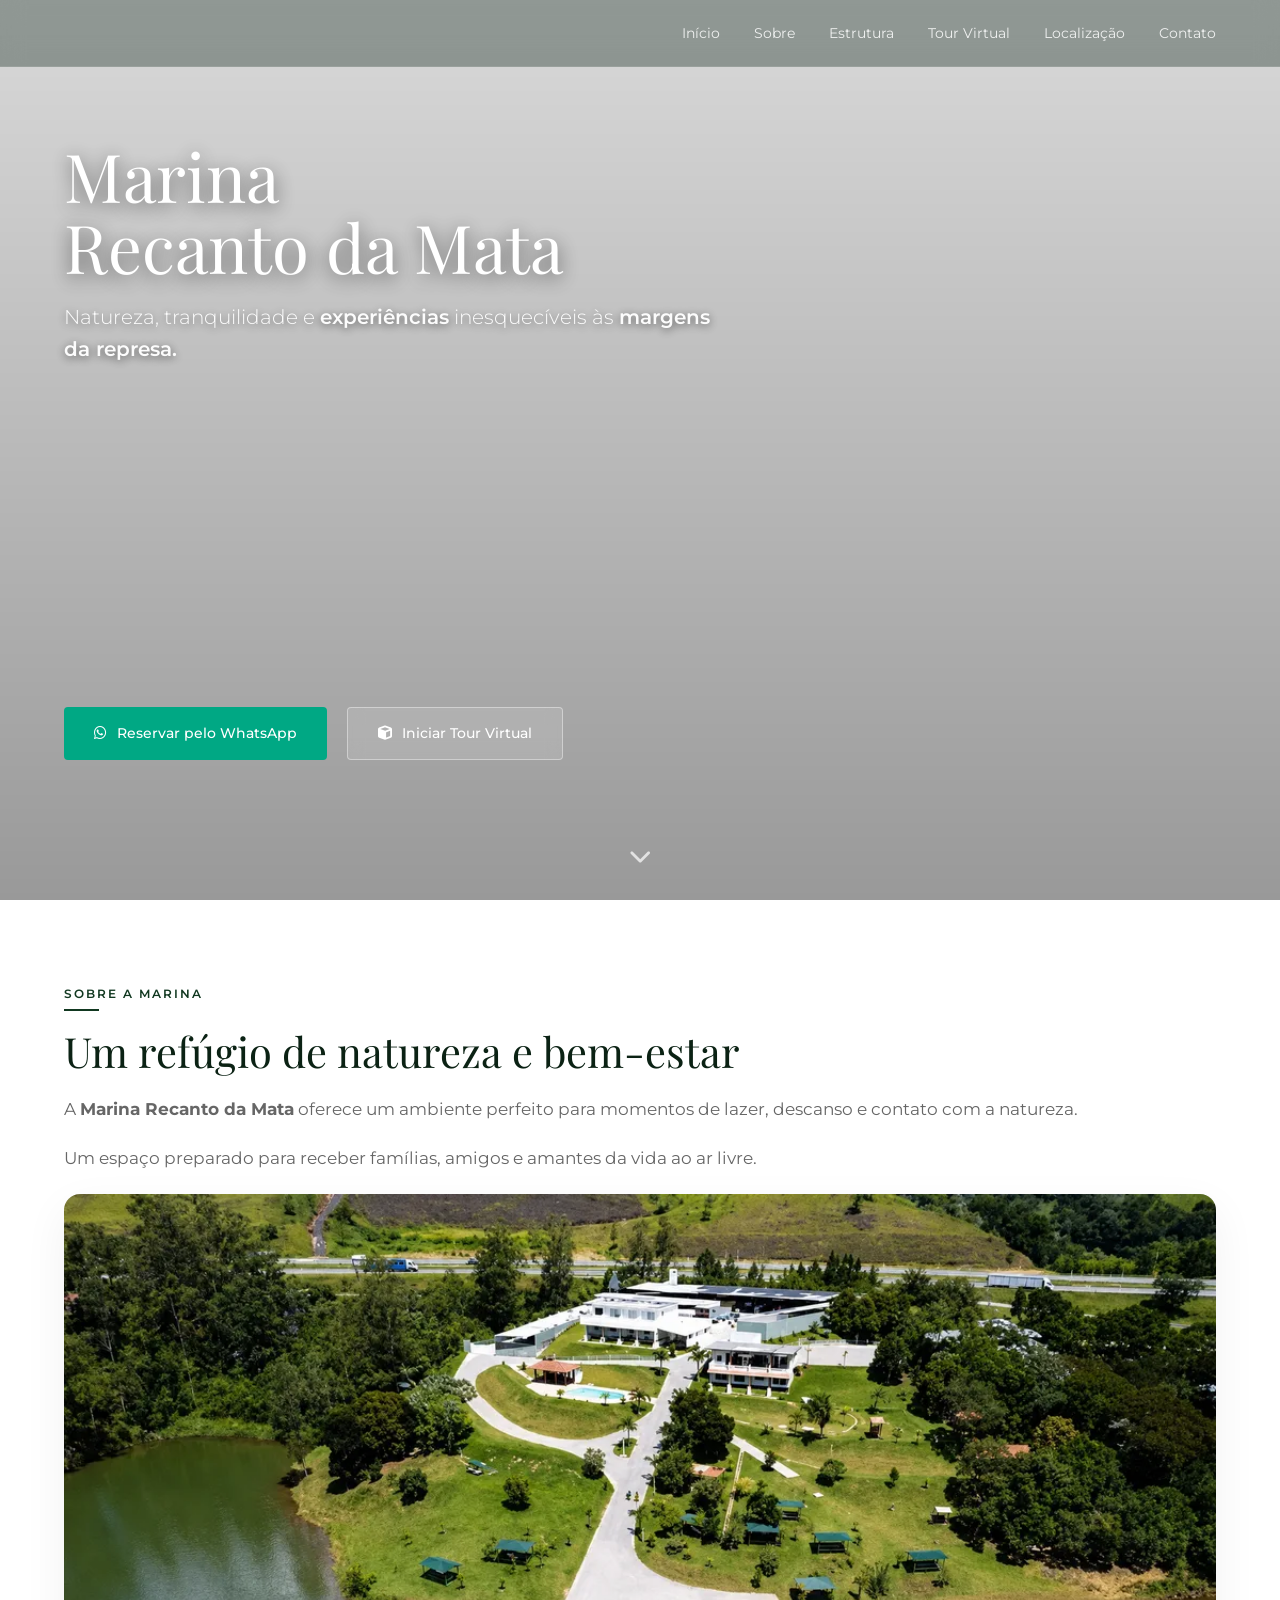
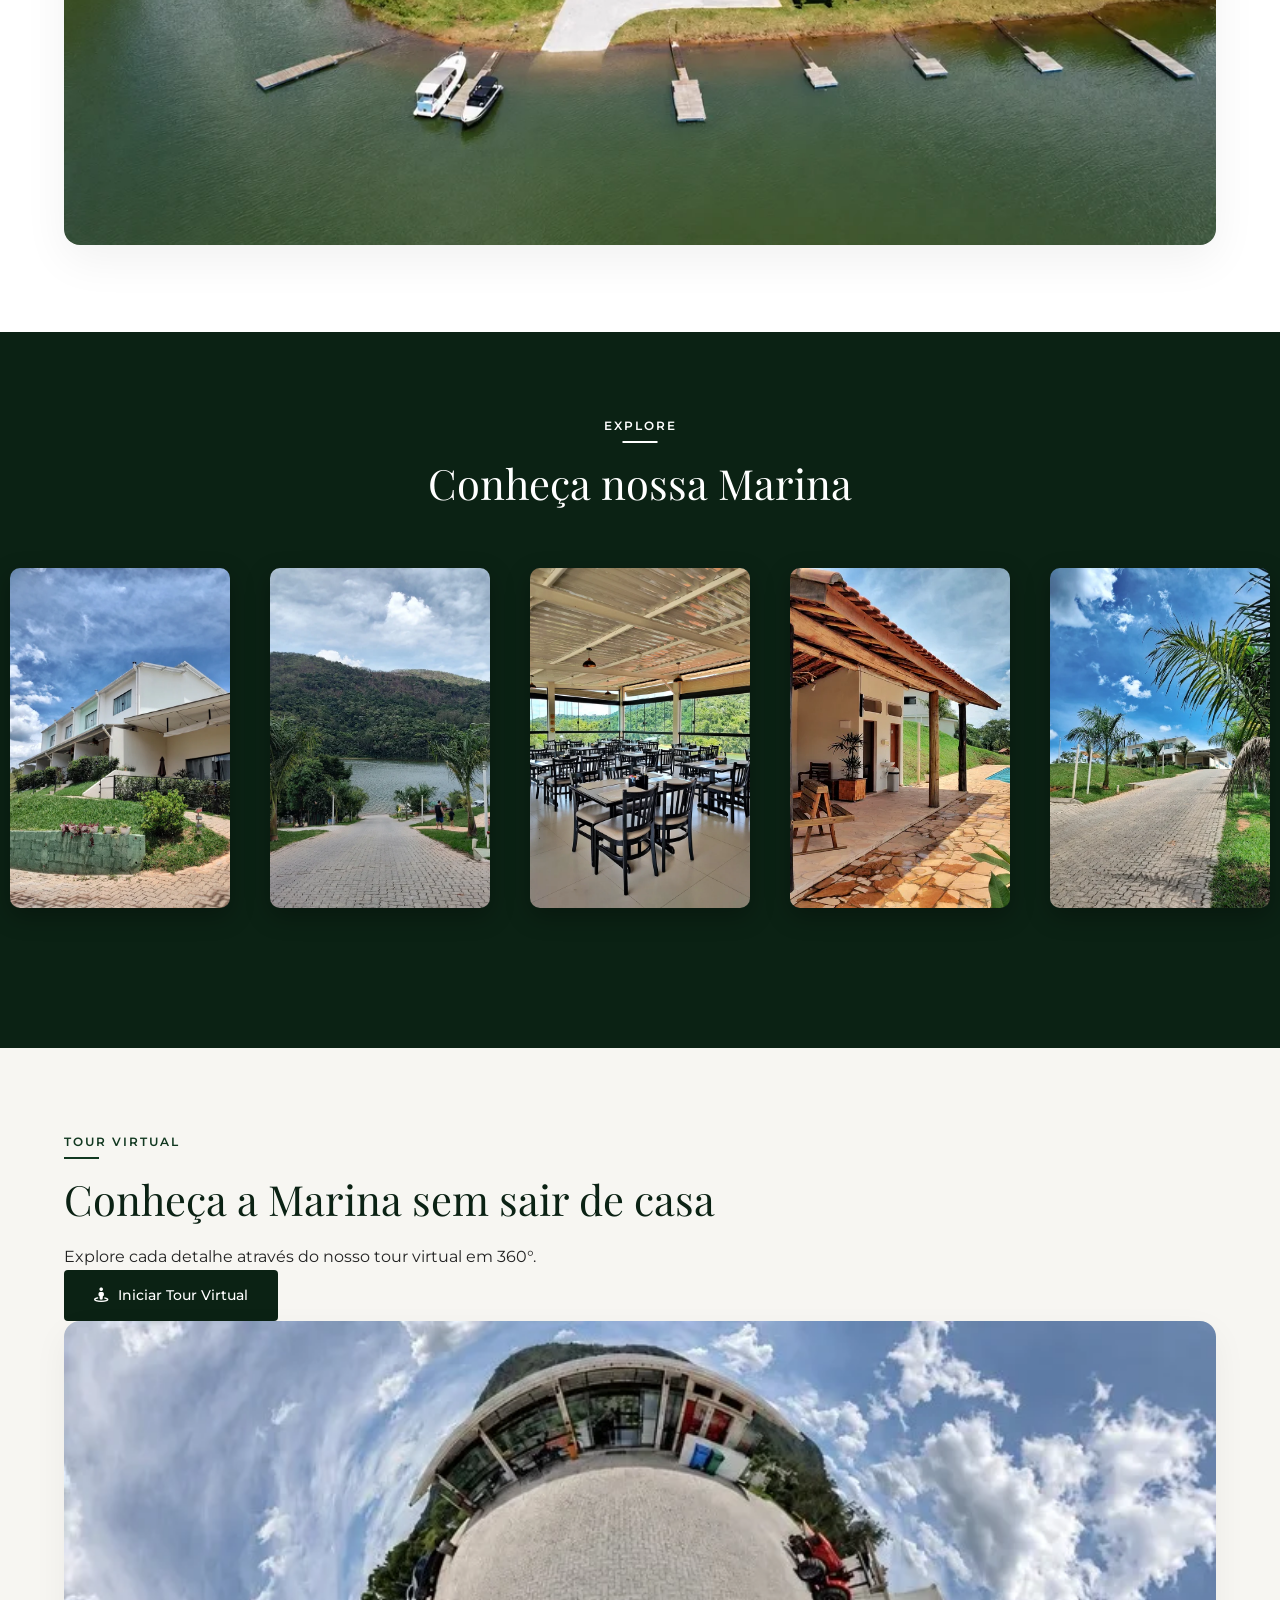
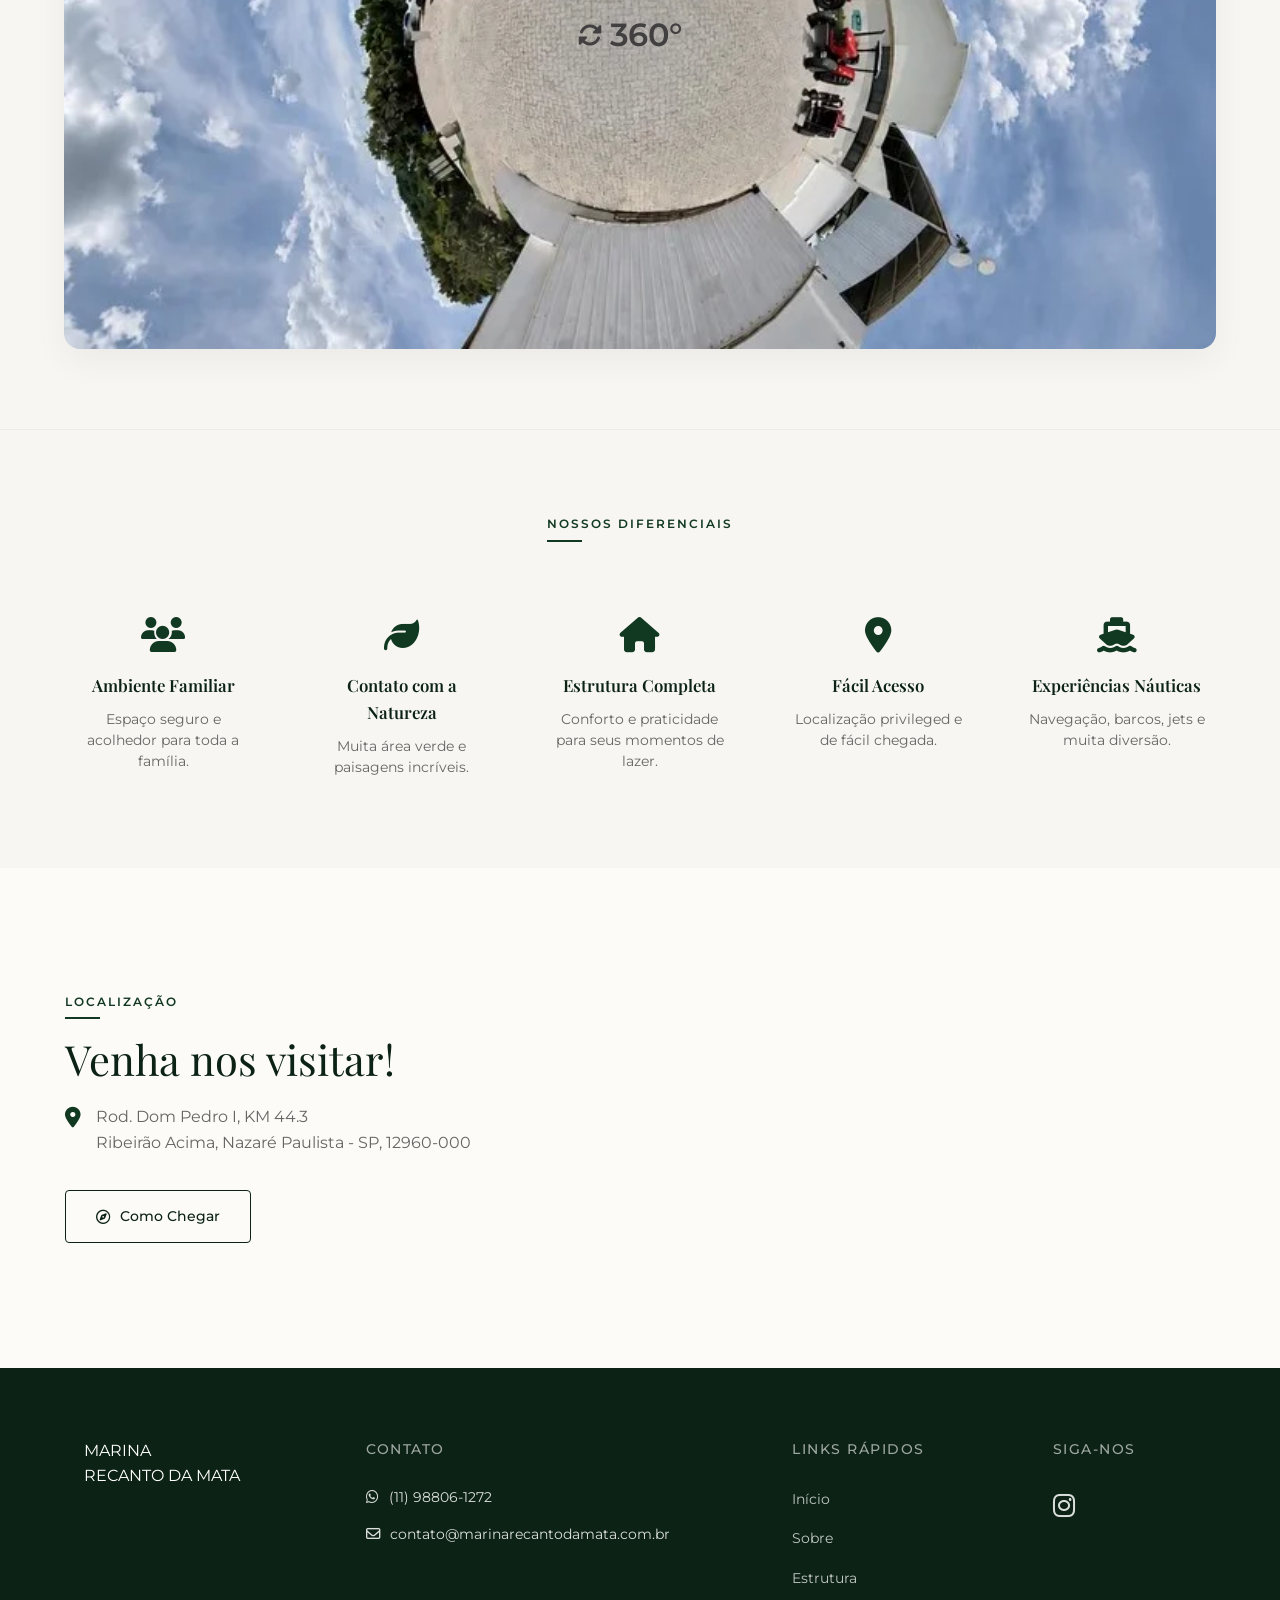
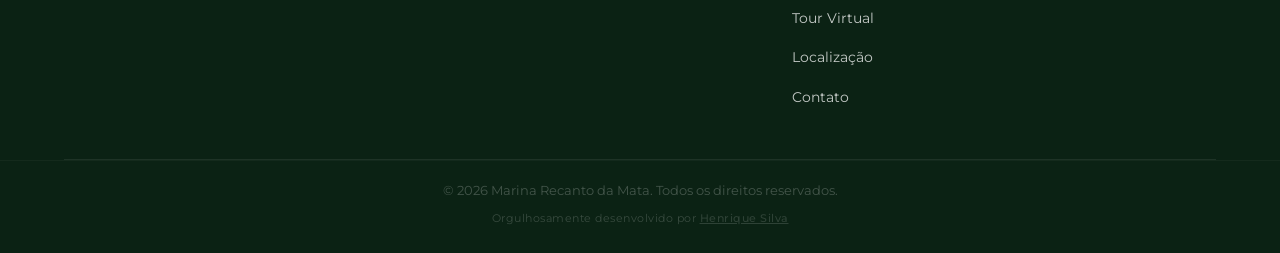
==== commit 42929c7f: "asjuste hero cel" ====
--- a/index.html
+++ b/index.html
@@ -3,7 +3,7 @@
 <head>
     <meta property="og:image" content="https://nexths.github.io/marina-recanto-da-mata-portfolio/assets/preview.webp" />
     <meta property="og:title" content="Marina Recanto da Mata" />
-    <meta property="og:description" content="Um refúgio de natureza e bem-estar à margens da represa." />
+    <meta property="og:description" content="Um refúgio de natureza e bem-estar às margens da represa." />
     <meta charset="UTF-8">
     <meta name="viewport" content="width=device-width, initial-scale=1.0">
     <title>Marina Recanto da Mata</title>
@@ -19,10 +19,6 @@
 
     <header class="main-header">
         <div class="container header-container">
-            <div class="logo">
-                <span class="logo-title">MARINA</span>
-                <span class="logo-subtitle">RECANTO DA MATA</span>
-            </div>
             <nav class="nav-menu">
                 <a href="#inicio">Início</a>
                 <a href="#sobre">Sobre</a>
@@ -35,34 +31,37 @@
     </header>
 
     <section id="inicio" class="hero-section">
-        <!-- Vídeo de fundo com variante para Celular e Desktop -->
+        <!-- Vídeo de fundo com variante mobile e desktop -->
         <video autoplay muted loop playsinline class="hero-video">
-            <!-- Se a tela for menor ou igual a 768px (Celular), carrega o vídeo vertical -->
             <source src="assets/videohero-mobile.mp4" media="(max-width: 768px)" type="video/mp4">
-            
-            <!-- Para telas maiores (Desktop), carrega o vídeo horizontal padrão -->
             <source src="assets/videohero.mp4" type="video/mp4">
-            
             Seu navegador não suporta vídeos em HTML5.
         </video>
 
-        <!-- Camada escura (Overlay) -->
+        <!-- Camada escura leve -->
         <div class="hero-overlay"></div>
 
-        <div class="container hero-container" style="position: relative; z-index: 3;">
-            <h1>Marina<br>Recanto da Mata</h1>
-            <p class="hero-tagline">Natureza, tranquilidade e <strong>experiências</strong> inesquecíveis às <strong>margens da represa.</strong></p>
-            
-            <div class="hero-buttons">
-                <a href="https://wa.me/5511988061272" target="_blank" class="btn btn-whatsapp">
-                    <i class="fab fa-whatsapp"></i> Reservar pelo WhatsApp
-                </a>
-                <a href="tour-marina-destino/index.html" target="_blank" class="btn btn-tour">
-                    <i class="fas fa-cube"></i> Iniciar Tour Virtual
-                </a>
-            </div>
-        </div>
-        <a href="#sobre" class="scroll-arrow" style="position: absolute; z-index: 3;">
+        <div class="container hero-container">
+            <div class="hero-content-box">
+                <!-- Bloco do texto posicionado no topo (área do céu/mata) -->
+                <div class="hero-text-top">
+                    <h1>Marina<br>Recanto da Mata</h1>
+                    <p class="hero-tagline">Natureza, tranquilidade e <strong>experiências</strong> inesquecíveis às <strong>margens da represa.</strong></p>
+                </div>
+                
+                <!-- Botões fixados na parte inferior -->
+                <div class="hero-buttons">
+                    <a href="https://wa.me/5511988061272" target="_blank" class="btn btn-whatsapp">
+                        <i class="fab fa-whatsapp"></i> Reservar pelo WhatsApp
+                    </a>
+                    <a href="tour-marina-destino/index.html" target="_blank" class="btn btn-tour">
+                        <i class="fas fa-cube"></i> Iniciar Tour Virtual
+                    </a>
+                </div>
+            </div>
+        </div>
+
+        <a href="#sobre" class="scroll-arrow">
             <i class="fas fa-chevron-down"></i>
         </a>
     </section>
@@ -81,7 +80,6 @@
         </div>
     </section>
 
-    <!-- SEÇÃO EXPLORE (CARROSSEL FULL WIDTH) -->
     <section id="estrutura" class="explore-section reveal">
         <div class="explore-header text-center">
             <span class="section-badge badge-light">EXPLORE</span>
@@ -188,7 +186,7 @@
                 <div class="diferencial-item">
                     <i class="fas fa-map-marker-alt item-icon"></i>
                     <h3>Fácil Acesso</h3>
-                    <p>Localização privilegiada e de fácil chegada.</p>
+                    <p>Localização privileged e de fácil chegada.</p>
                 </div>
                 <div class="diferencial-item">
                     <i class="fas fa-ship item-icon"></i>
@@ -272,10 +270,6 @@
             </p>
         </div>
     </footer>
-
-    <a href="https://wa.me/5511988061272" target="_blank" class="whatsapp-floating">
-        <i class="fab fa-whatsapp"></i>
-    </a>
 
     <script src="https://cdn.jsdelivr.net/npm/swiper@11/swiper-bundle.min.js"></script>
     <script src="https://cdn.jsdelivr.net/npm/@fancyapps/ui@5.0/dist/fancybox/fancybox.umd.js"></script>
--- a/style.css
+++ b/style.css
@@ -168,35 +168,13 @@
     backdrop-filter: blur(12px);
     -webkit-backdrop-filter: blur(12px);
     border-bottom: 1px solid rgba(255, 255, 255, 0.1);
-    box-shadow: 0 4px 30px rgba(0, 0, 0, 0.15);
 }
 
 .header-container {
     display: flex;
-    justify-content: space-between;
+    justify-content: flex-end;
     align-items: center;
     padding: 20px 0;
-}
-
-.logo {
-    color: #ffffff;
-    display: flex;
-    flex-direction: column;
-    text-decoration: none;
-}
-
-.logo-title {
-    font-family: var(--font-serif);
-    font-size: 1.6rem;
-    letter-spacing: 3px;
-    line-height: 1;
-}
-
-.logo-subtitle {
-    font-size: 0.6rem;
-    letter-spacing: 3.5px;
-    margin-top: 5px;
-    opacity: 0.9;
 }
 
 .nav-menu a {
@@ -215,7 +193,7 @@
     border-bottom: 2px solid #ffffff;
 }
 
-/* HERO SECTION COM VÍDEO NÍTIDO E SEM ASPECTO FOSCO */
+/* HERO SECTION */
 .hero-section {
     position: relative;
     height: 100vh;
@@ -237,41 +215,74 @@
     height: auto;
     object-fit: cover;
     z-index: 1;
-    /* Força renderização nítida no navegador evitando desfoque de escala */
     -webkit-backface-visibility: hidden;
     backface-visibility: hidden;
-    filter: saturate(1.05) contrast(1.05); /* Dá um leve toque de vivacidade nas cores do vídeo */
-}
-
-/* Overlay mais leve e transparente para o vídeo brilhar mais */
+    filter: saturate(1.05) contrast(1.05);
+}
+
 .hero-overlay {
     position: absolute;
     top: 0;
     left: 0;
     width: 100%;
     height: 100%;
-    background: linear-gradient(to bottom, rgba(0,0,0,0.15), rgba(0,0,0,0.35));
+    background: linear-gradient(to bottom, rgba(0,0,0,0.15) 0%, rgba(0,0,0,0.4) 100%);
     z-index: 2;
 }
 
 .hero-container {
-    padding-top: 80px;
+    position: relative;
+    z-index: 3;
+    width: 90%;
+    max-width: 1200px;
+    margin: 0 auto;
+    height: 100%;
+    display: flex;
+    align-items: center;
+}
+
+.hero-content-box {
+    width: 100%;
+    height: 100%;
+    display: flex;
+    flex-direction: column;
+    justify-content: space-between;
+    /* Eleva o texto mais para o alto (cerca de um dedo e meio acima do padrão anterior) */
+    padding: 60px 0 60px 0; 
+}
+
+.hero-text-top {
+    max-width: 650px;
 }
 
 .hero-section h1 {
-    font-size: 4.5rem;
+    font-size: 4.2rem;
     line-height: 1.05;
-    margin-bottom: 25px;
-    text-shadow: 0 2px 15px rgba(0, 0, 0, 0.4); /* Sombra suave para destacar o texto sem precisar escurecer o vídeo */
+    margin-bottom: 20px;
+    text-shadow: 0 4px 20px rgba(0, 0, 0, 0.6);
+}
+
+/* Estilização personalizada para "MARINA" (menor e tom azul sofisticado) */
+.title-marina {
+    font-size: 2.4rem;
+    letter-spacing: 4px;
+    color: #7ab3cc; /* Azul náutico elegante */
+    text-transform: uppercase;
+    display: inline-block;
+    margin-bottom: 5px;
+}
+
+/* Estilização personalizada para "Recanto da Mata" (em verde musgo sofisticado) */
+.title-recanto {
+    color: #8fa88b; /* Verde musgo suave e harmonioso com a paisagem */
 }
 
 .hero-tagline {
     font-size: 1.25rem;
     font-weight: 300;
     max-width: 650px;
-    margin-bottom: 40px;
     opacity: 0.95;
-    text-shadow: 0 1px 10px rgba(0, 0, 0, 0.4);
+    text-shadow: 0 2px 10px rgba(0, 0, 0, 0.6);
 }
 
 .hero-tagline strong {
@@ -285,12 +296,12 @@
 
 .scroll-arrow {
     position: absolute;
-    bottom: 40px;
+    bottom: 25px;
     left: 50%;
     transform: translateX(-50%);
-    font-size: 1.6rem;
-    color: #ffffff;
-    opacity: 0.8;
+    font-size: 1.4rem;
+    color: #ffffff;
+    opacity: 0.7;
     animation: bounce 2s infinite;
     z-index: 3;
 }
@@ -320,7 +331,7 @@
     object-fit: cover;
 }
 
-/* SEÇÃO EXPLORE (CARROSSEL FULL WIDTH FLUÍDO) */
+/* SEÇÃO EXPLORE */
 .explore-section {
     background-color: var(--primary-green);
     padding: 80px 0;
@@ -586,31 +597,7 @@
     opacity: 0.45;
 }
 
-/* BOTÃO FLUTUANTE WHATSAPP */
-.whatsapp-floating {
-    position: fixed;
-    bottom: 30px;
-    right: 30px;
-    background-color: var(--whatsapp-color);
-    color: #ffffff;
-    width: 60px;
-    height: 60px;
-    border-radius: 50%;
-    display: flex;
-    justify-content: center;
-    align-items: center;
-    font-size: 1.9rem;
-    box-shadow: 0 5px 15px rgba(0,0,0,0.3);
-    z-index: 9999;
-    transition: transform 0.2s cubic-bezier(0.175, 0.885, 0.32, 1.275);
-    text-decoration: none;
-}
-
-.whatsapp-floating:hover {
-    transform: scale(1.12);
-}
-
-/* RESPONSIVIDADE */
+/* RESPONSIVIDADE E CELULAR */
 @media(max-width: 1024px) {
     .grid-2-special {
         grid-template-columns: 1fr;
@@ -628,34 +615,71 @@
     .nav-menu { 
         display: none;
     }
+
+    /* Topo 100% transparente no celular */
+    .main-header {
+        background: transparent !important;
+        backdrop-filter: none !important;
+        -webkit-backdrop-filter: none !important;
+        box-shadow: none !important;
+        border: none !important;
+    }
+
+    /* Eleva ainda mais o texto para a área do céu/mata no celular */
+    .hero-content-box {
+        padding: 170px 0 50px 0;
+    }
+
     .hero-section h1 { 
-        font-size: 3rem; 
-    }
+        font-size: 2.6rem; 
+        margin-bottom: 10px;
+    }
+
+    .title-marina {
+        font-size: 1.5rem;
+    }
+
+    .hero-tagline {
+        font-size: 0.95rem;
+    }
+
+    .hero-video {
+        width: 100% !important;
+        height: 100% !important;
+        min-width: 100% !important;
+        min-height: 100% !important;
+        object-fit: contain !important;
+        object-position: center center !important;
+    }
+
+    .hero-overlay {
+        background: linear-gradient(to bottom, rgba(0,0,0,0.1) 0%, rgba(0,0,0,0.4) 100%);
+    }
+
     .grid-2 { 
         grid-template-columns: 1fr;
         gap: 30px;
     }
-    h2 {
-        font-size: 2rem;
-    }
-    .container {
-        padding: 50px 0;
-    }
+
     .hero-buttons {
         flex-direction: column;
-        gap: 15px;
-    }
+        gap: 12px;
+    }
+
     .btn {
         width: 100%;
         justify-content: center;
     }
+
     .gallery-item {
         height: 280px;
     }
+
     .footer-container {
         grid-template-columns: 1fr;
         gap: 30px;
     }
+
     .footer-contact-list li {
         white-space: normal;
         word-break: break-all;
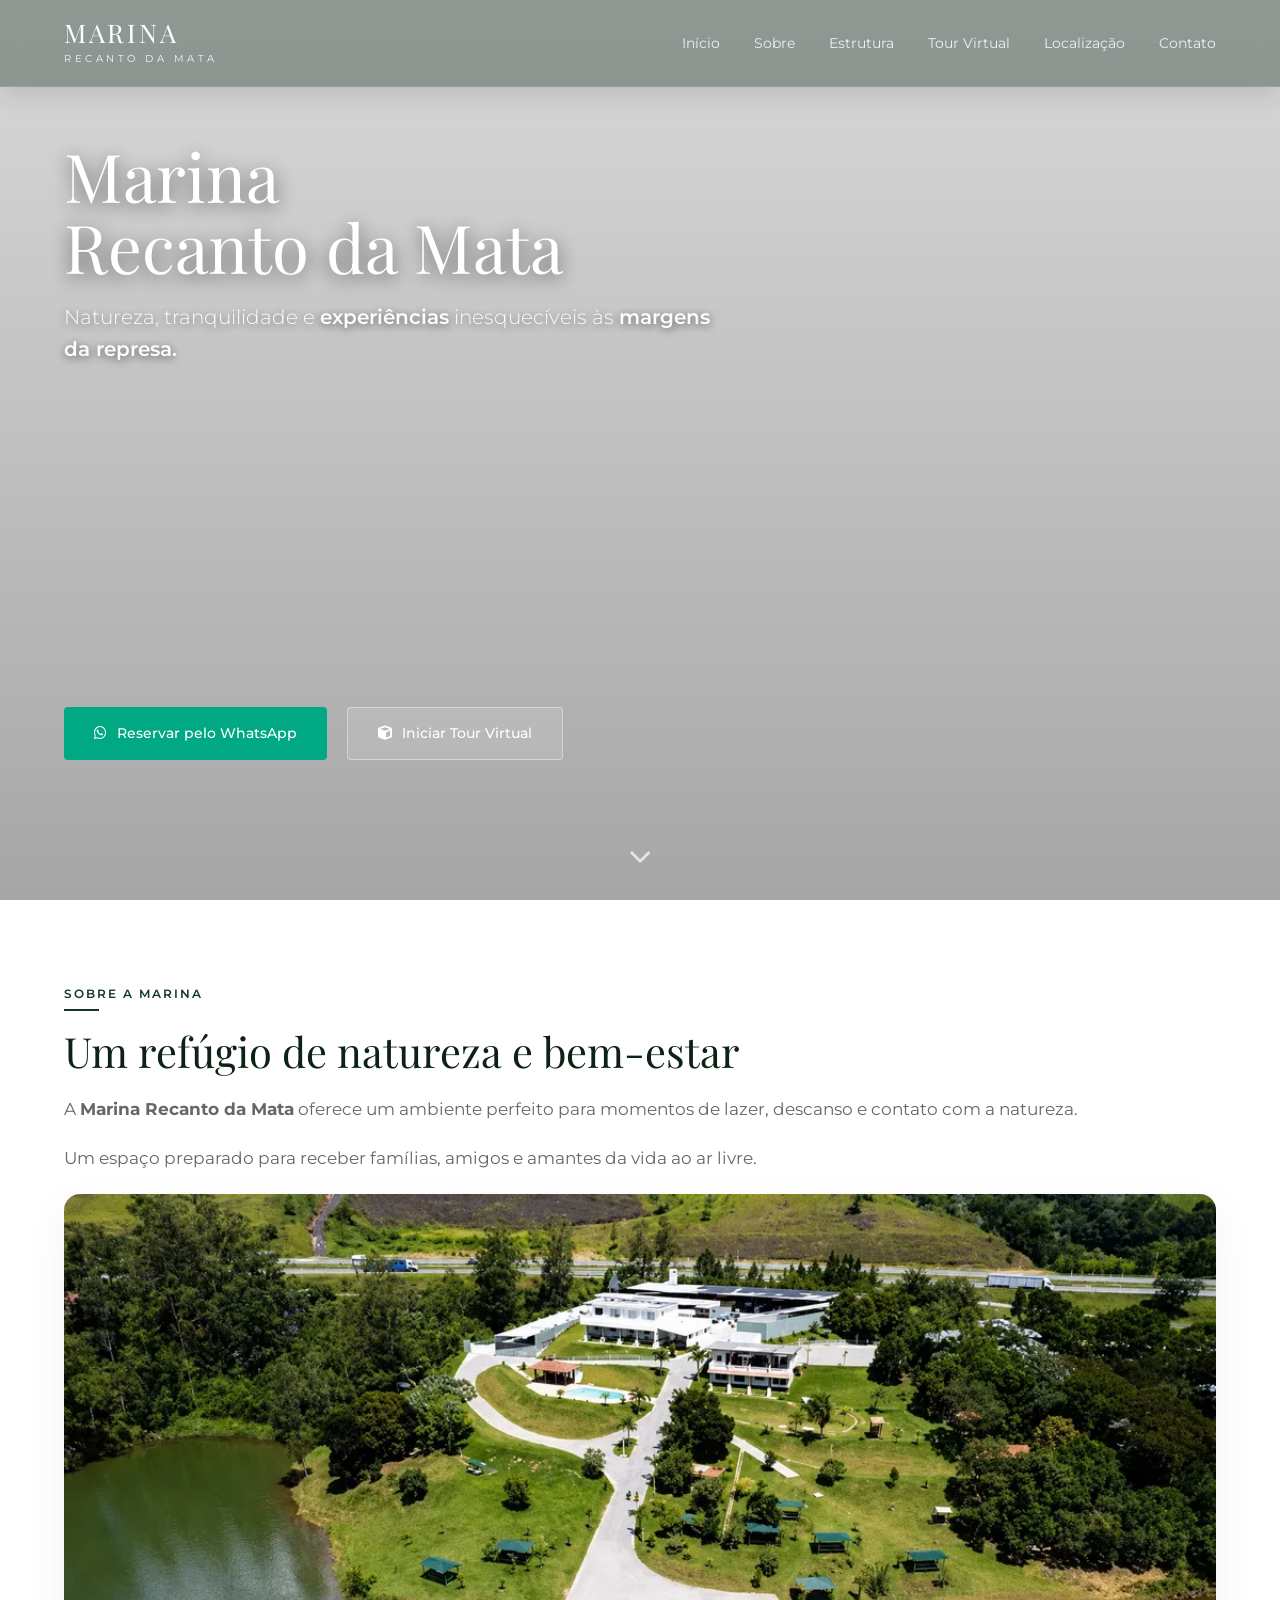
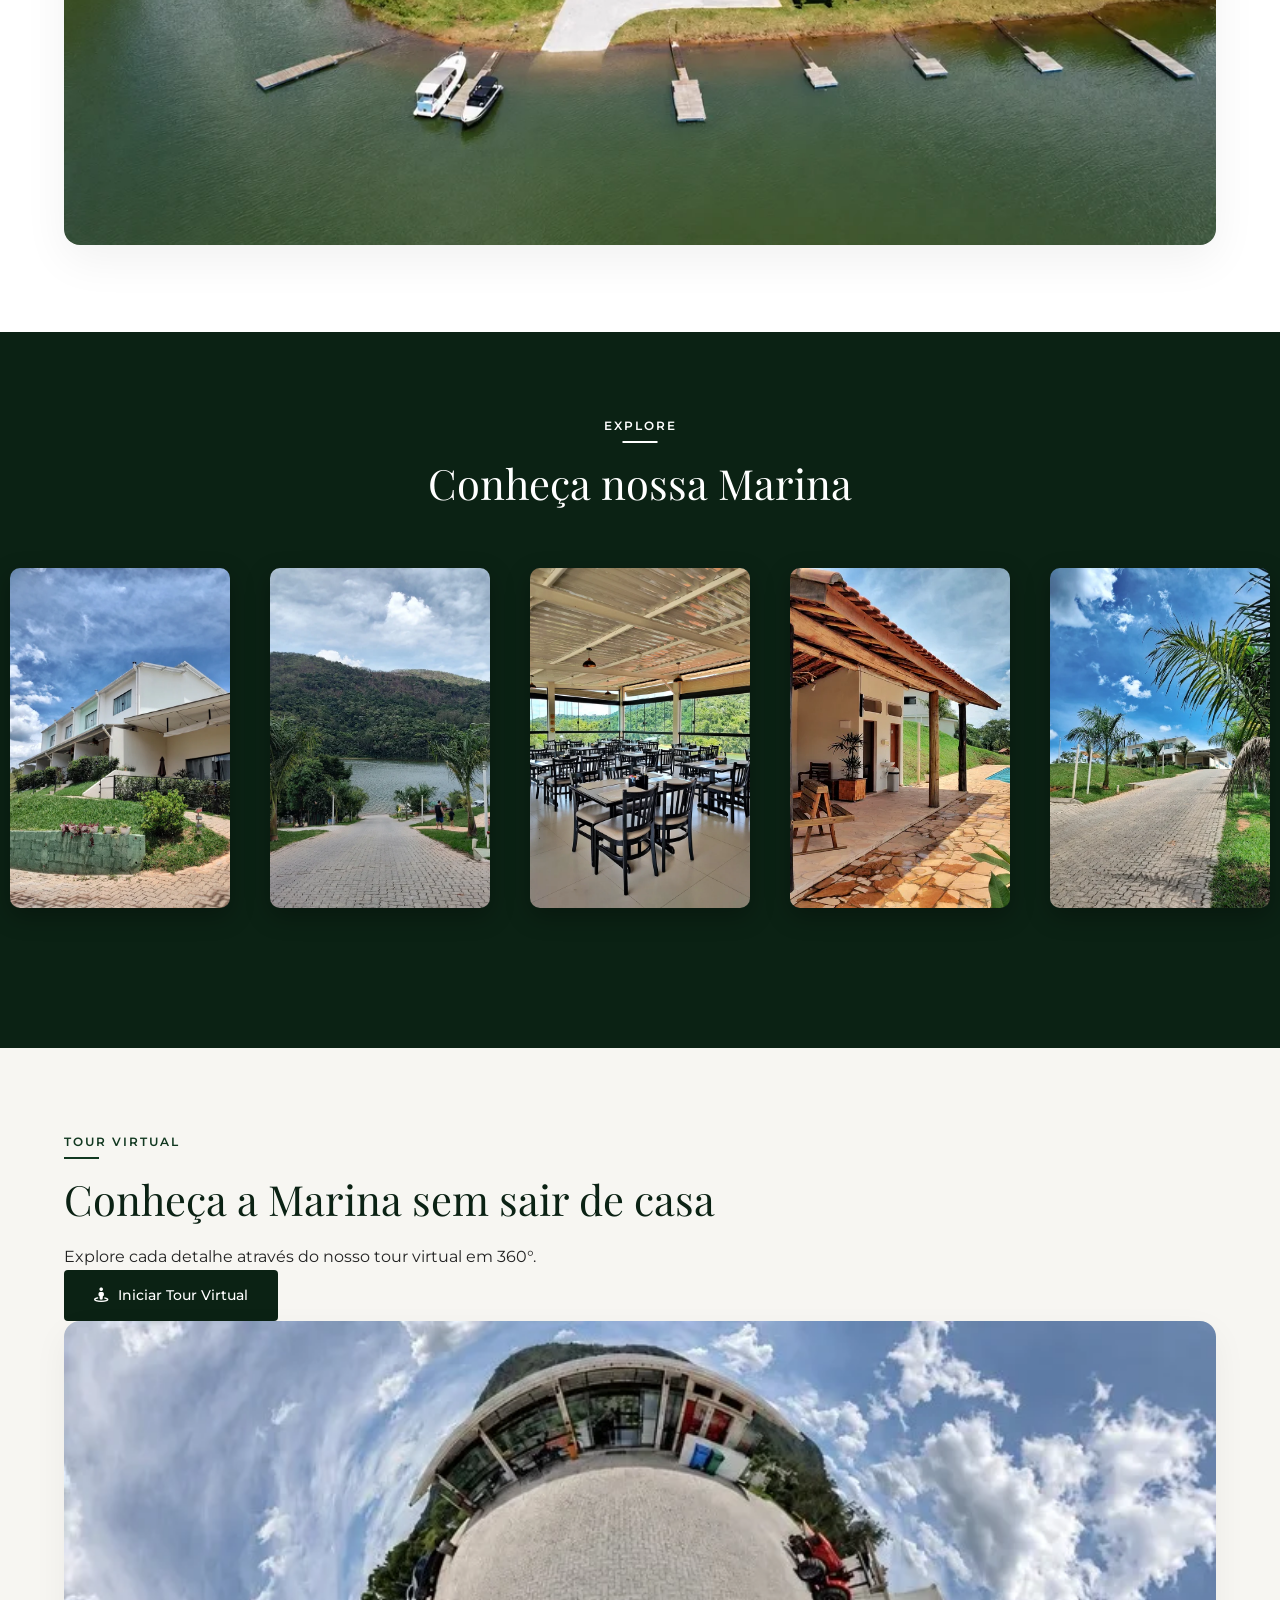
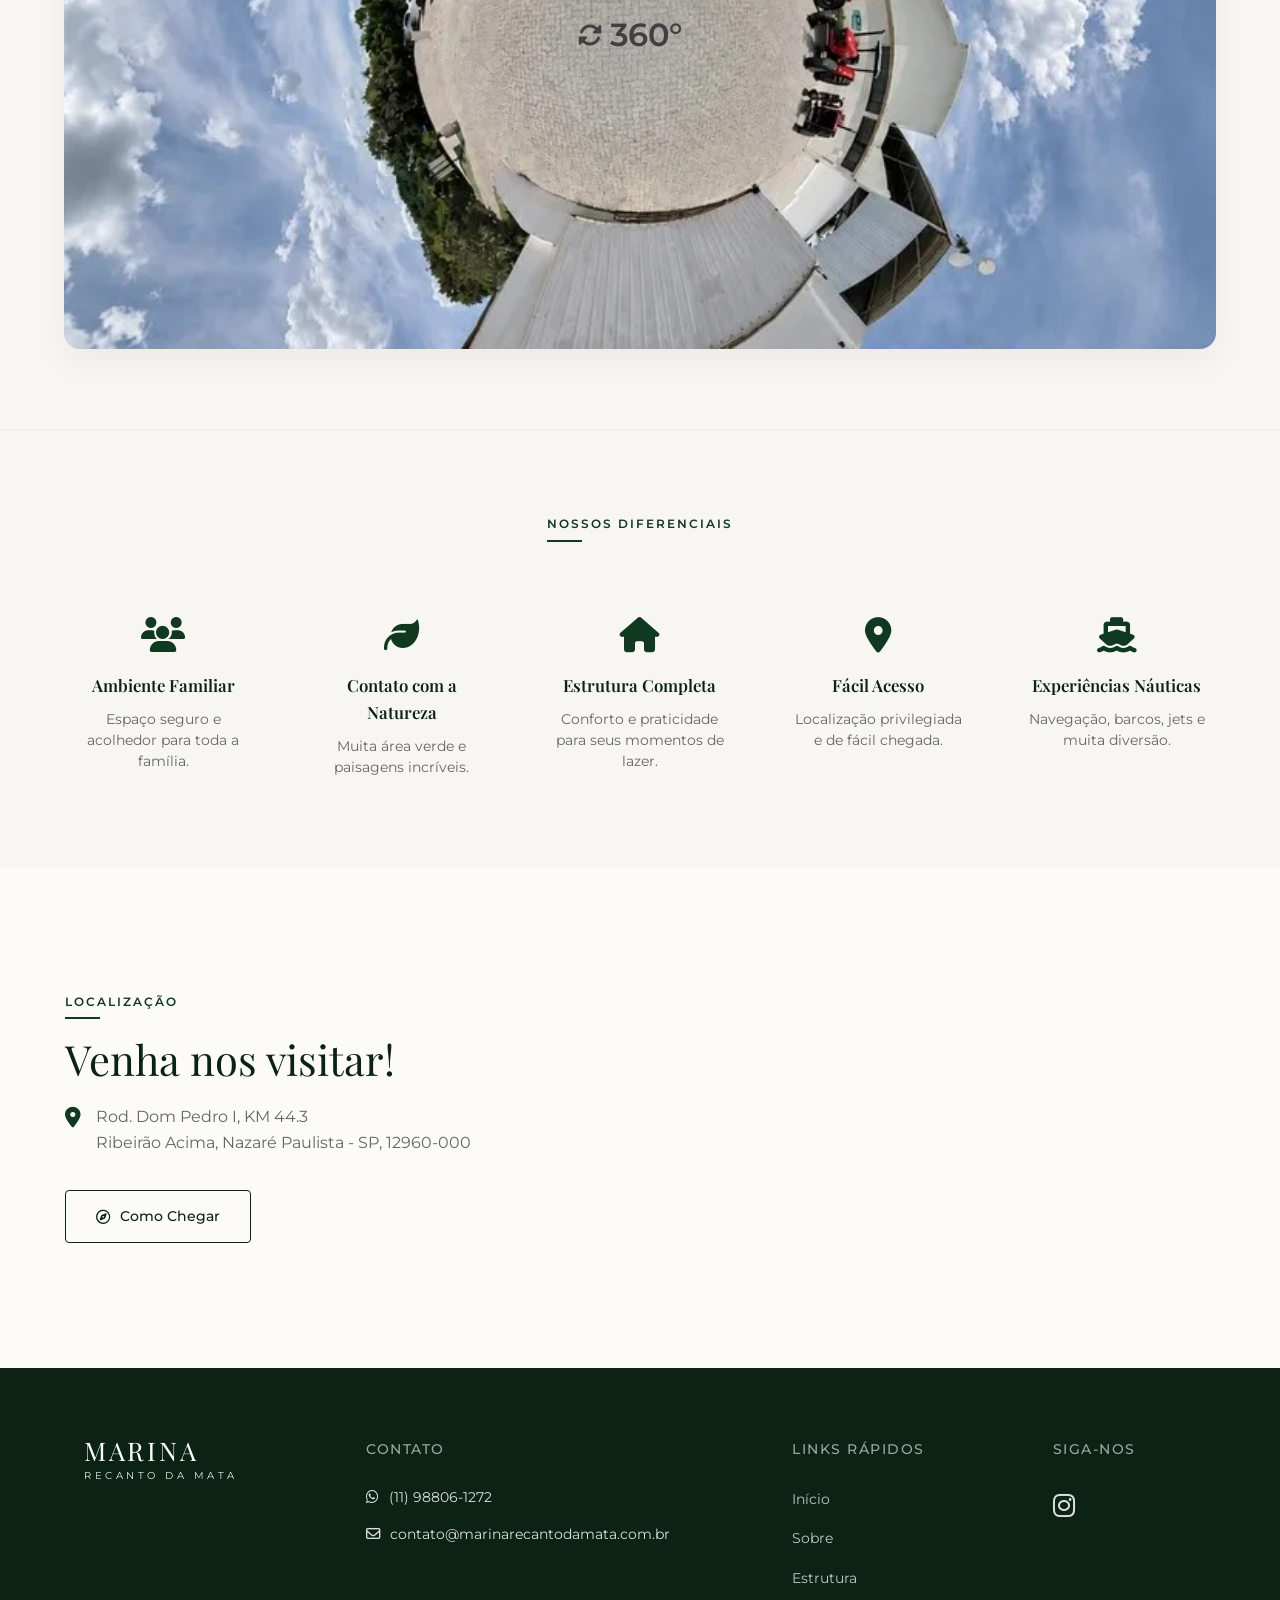
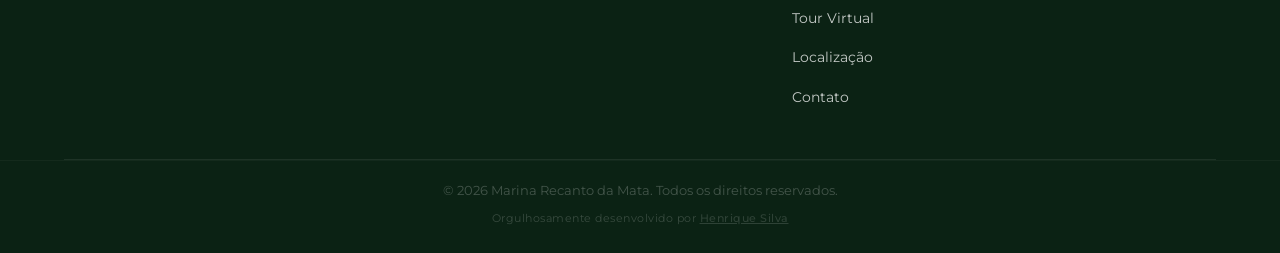
==== commit 2e65b238: "teste" ====
--- a/index.html
+++ b/index.html
@@ -19,6 +19,10 @@
 
     <header class="main-header">
         <div class="container header-container">
+            <div class="logo">
+                <span class="logo-title">MARINA</span>
+                <span class="logo-subtitle">RECANTO DA MATA</span>
+            </div>
             <nav class="nav-menu">
                 <a href="#inicio">Início</a>
                 <a href="#sobre">Sobre</a>
@@ -43,7 +47,7 @@
 
         <div class="container hero-container">
             <div class="hero-content-box">
-                <!-- Bloco do texto posicionado no topo (área do céu/mata) -->
+                <!-- Bloco do texto principal -->
                 <div class="hero-text-top">
                     <h1>Marina<br>Recanto da Mata</h1>
                     <p class="hero-tagline">Natureza, tranquilidade e <strong>experiências</strong> inesquecíveis às <strong>margens da represa.</strong></p>
@@ -186,7 +190,7 @@
                 <div class="diferencial-item">
                     <i class="fas fa-map-marker-alt item-icon"></i>
                     <h3>Fácil Acesso</h3>
-                    <p>Localização privileged e de fácil chegada.</p>
+                    <p>Localização privilegiada e de fácil chegada.</p>
                 </div>
                 <div class="diferencial-item">
                     <i class="fas fa-ship item-icon"></i>
--- a/style.css
+++ b/style.css
@@ -157,7 +157,7 @@
     color: #ffffff;
 }
 
-/* NAVBAR */
+/* NAVBAR DESKTOP ORIGINAL (COM TARJA DE VIDRO E LOGO) */
 .main-header {
     position: absolute;
     top: 0;
@@ -168,13 +168,35 @@
     backdrop-filter: blur(12px);
     -webkit-backdrop-filter: blur(12px);
     border-bottom: 1px solid rgba(255, 255, 255, 0.1);
+    box-shadow: 0 4px 30px rgba(0, 0, 0, 0.15);
 }
 
 .header-container {
     display: flex;
-    justify-content: flex-end;
+    justify-content: space-between;
     align-items: center;
     padding: 20px 0;
+}
+
+.logo {
+    color: #ffffff;
+    display: flex;
+    flex-direction: column;
+    text-decoration: none;
+}
+
+.logo-title {
+    font-family: var(--font-serif);
+    font-size: 1.6rem;
+    letter-spacing: 3px;
+    line-height: 1;
+}
+
+.logo-subtitle {
+    font-size: 0.6rem;
+    letter-spacing: 3.5px;
+    margin-top: 5px;
+    opacity: 0.9;
 }
 
 .nav-menu a {
@@ -193,7 +215,7 @@
     border-bottom: 2px solid #ffffff;
 }
 
-/* HERO SECTION */
+/* HERO SECTION DESKTOP ORIGINAL */
 .hero-section {
     position: relative;
     height: 100vh;
@@ -226,7 +248,7 @@
     left: 0;
     width: 100%;
     height: 100%;
-    background: linear-gradient(to bottom, rgba(0,0,0,0.15) 0%, rgba(0,0,0,0.4) 100%);
+    background: linear-gradient(to bottom, rgba(0,0,0,0.15), rgba(0,0,0,0.35));
     z-index: 2;
 }
 
@@ -247,7 +269,6 @@
     display: flex;
     flex-direction: column;
     justify-content: space-between;
-    /* Eleva o texto mais para o alto (cerca de um dedo e meio acima do padrão anterior) */
     padding: 60px 0 60px 0; 
 }
 
@@ -260,21 +281,6 @@
     line-height: 1.05;
     margin-bottom: 20px;
     text-shadow: 0 4px 20px rgba(0, 0, 0, 0.6);
-}
-
-/* Estilização personalizada para "MARINA" (menor e tom azul sofisticado) */
-.title-marina {
-    font-size: 2.4rem;
-    letter-spacing: 4px;
-    color: #7ab3cc; /* Azul náutico elegante */
-    text-transform: uppercase;
-    display: inline-block;
-    margin-bottom: 5px;
-}
-
-/* Estilização personalizada para "Recanto da Mata" (em verde musgo sofisticado) */
-.title-recanto {
-    color: #8fa88b; /* Verde musgo suave e harmonioso com a paisagem */
 }
 
 .hero-tagline {
@@ -597,23 +603,17 @@
     opacity: 0.45;
 }
 
-/* RESPONSIVIDADE E CELULAR */
-@media(max-width: 1024px) {
-    .grid-2-special {
-        grid-template-columns: 1fr;
-    }
-    .localizacao-content {
-        padding: 60px 5%;
-    }
-    .footer-container {
-        grid-template-columns: repeat(2, 1fr);
-        gap: 40px;
-    }
-}
-
+/* =========================================================
+   AJUSTES EXCLUSIVOS PARA CELULAR
+   ========================================================= */
 @media(max-width: 768px) {
     .nav-menu { 
         display: none;
+    }
+
+    /* REMOVE A LOGO DO TOPO NO CELULAR (CONFORME PEDIDO) */
+    .logo {
+        display: none !important;
     }
 
     /* Topo 100% transparente no celular */
@@ -625,35 +625,59 @@
         border: none !important;
     }
 
-    /* Eleva ainda mais o texto para a área do céu/mata no celular */
-    .hero-content-box {
-        padding: 170px 0 50px 0;
-    }
-
-    .hero-section h1 { 
-        font-size: 2.6rem; 
-        margin-bottom: 10px;
-    }
-
-    .title-marina {
-        font-size: 1.5rem;
-    }
-
-    .hero-tagline {
-        font-size: 0.95rem;
-    }
-
+    .header-container {
+        padding: 10px 0;
+    }
+
+    /* Vídeo preenchendo a tela inteira sem faixas brancas */
     .hero-video {
         width: 100% !important;
         height: 100% !important;
         min-width: 100% !important;
         min-height: 100% !important;
-        object-fit: contain !important;
-        object-position: center center !important;
+        object-fit: cover !important;
+        object-position: center 52% !important;
     }
 
     .hero-overlay {
-        background: linear-gradient(to bottom, rgba(0,0,0,0.1) 0%, rgba(0,0,0,0.4) 100%);
+        background: linear-gradient(to bottom, rgba(0,0,0,0.12) 0%, rgba(0,0,0,0.42) 100%);
+    }
+
+    /* Caixa do conteúdo da Hero para o celular */
+    .hero-content-box {
+        width: 100%;
+        height: 100%;
+        display: flex;
+        flex-direction: column;
+        justify-content: space-between;
+        padding: 30px 0 40px 0 !important;
+    }
+
+    .hero-text-top {
+        margin-top: -15px; /* Sobe levemente o texto (~10mm) */
+    }
+
+    .hero-section h1 { 
+        font-size: 2.4rem; 
+        margin-bottom: 8px;
+    }
+
+    .hero-tagline {
+        font-size: 0.95rem;
+    }
+
+    /* Sobe os botões na mesma proporção para abrir espaço para o barco */
+    .hero-buttons {
+        flex-direction: column;
+        gap: 10px;
+        width: 100%;
+        margin-bottom: 12px;
+    }
+
+    .btn {
+        width: 100%;
+        justify-content: center;
+        padding: 12px 20px;
     }
 
     .grid-2 { 
@@ -661,16 +685,6 @@
         gap: 30px;
     }
 
-    .hero-buttons {
-        flex-direction: column;
-        gap: 12px;
-    }
-
-    .btn {
-        width: 100%;
-        justify-content: center;
-    }
-
     .gallery-item {
         height: 280px;
     }
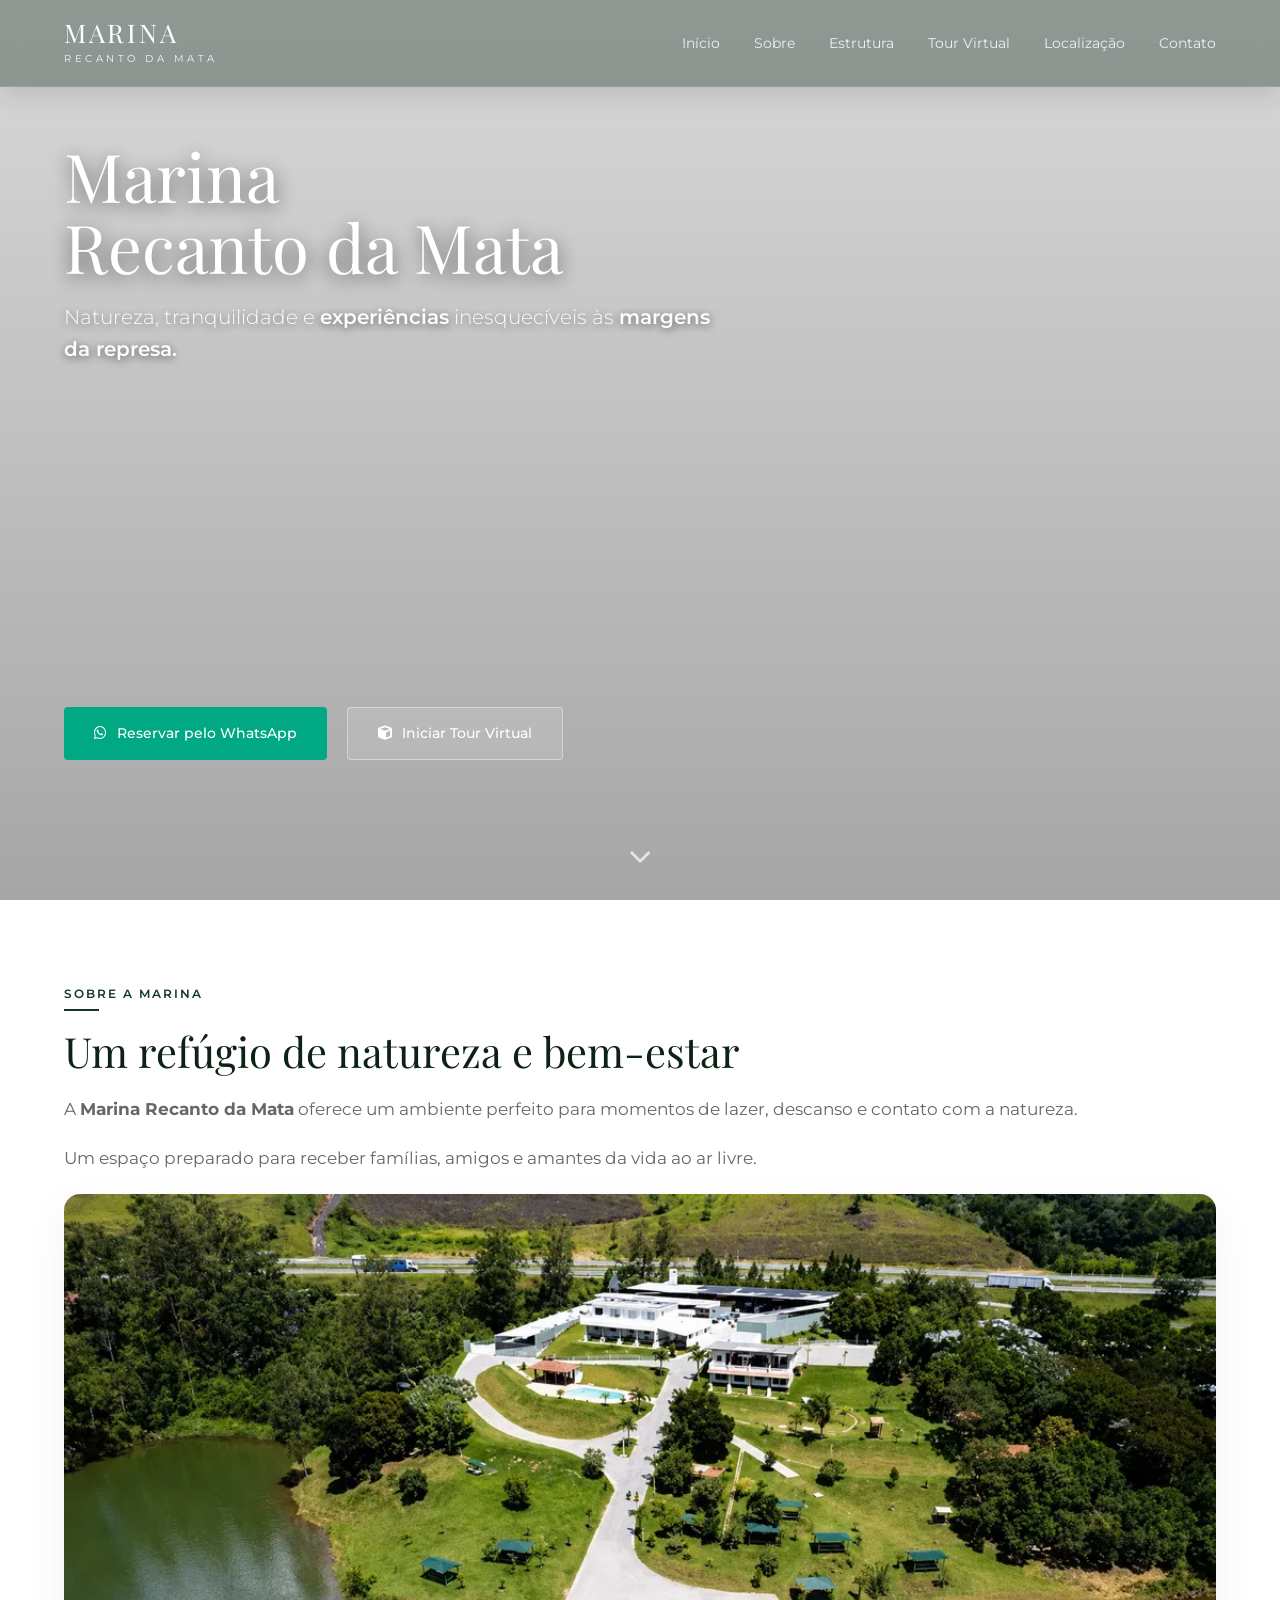
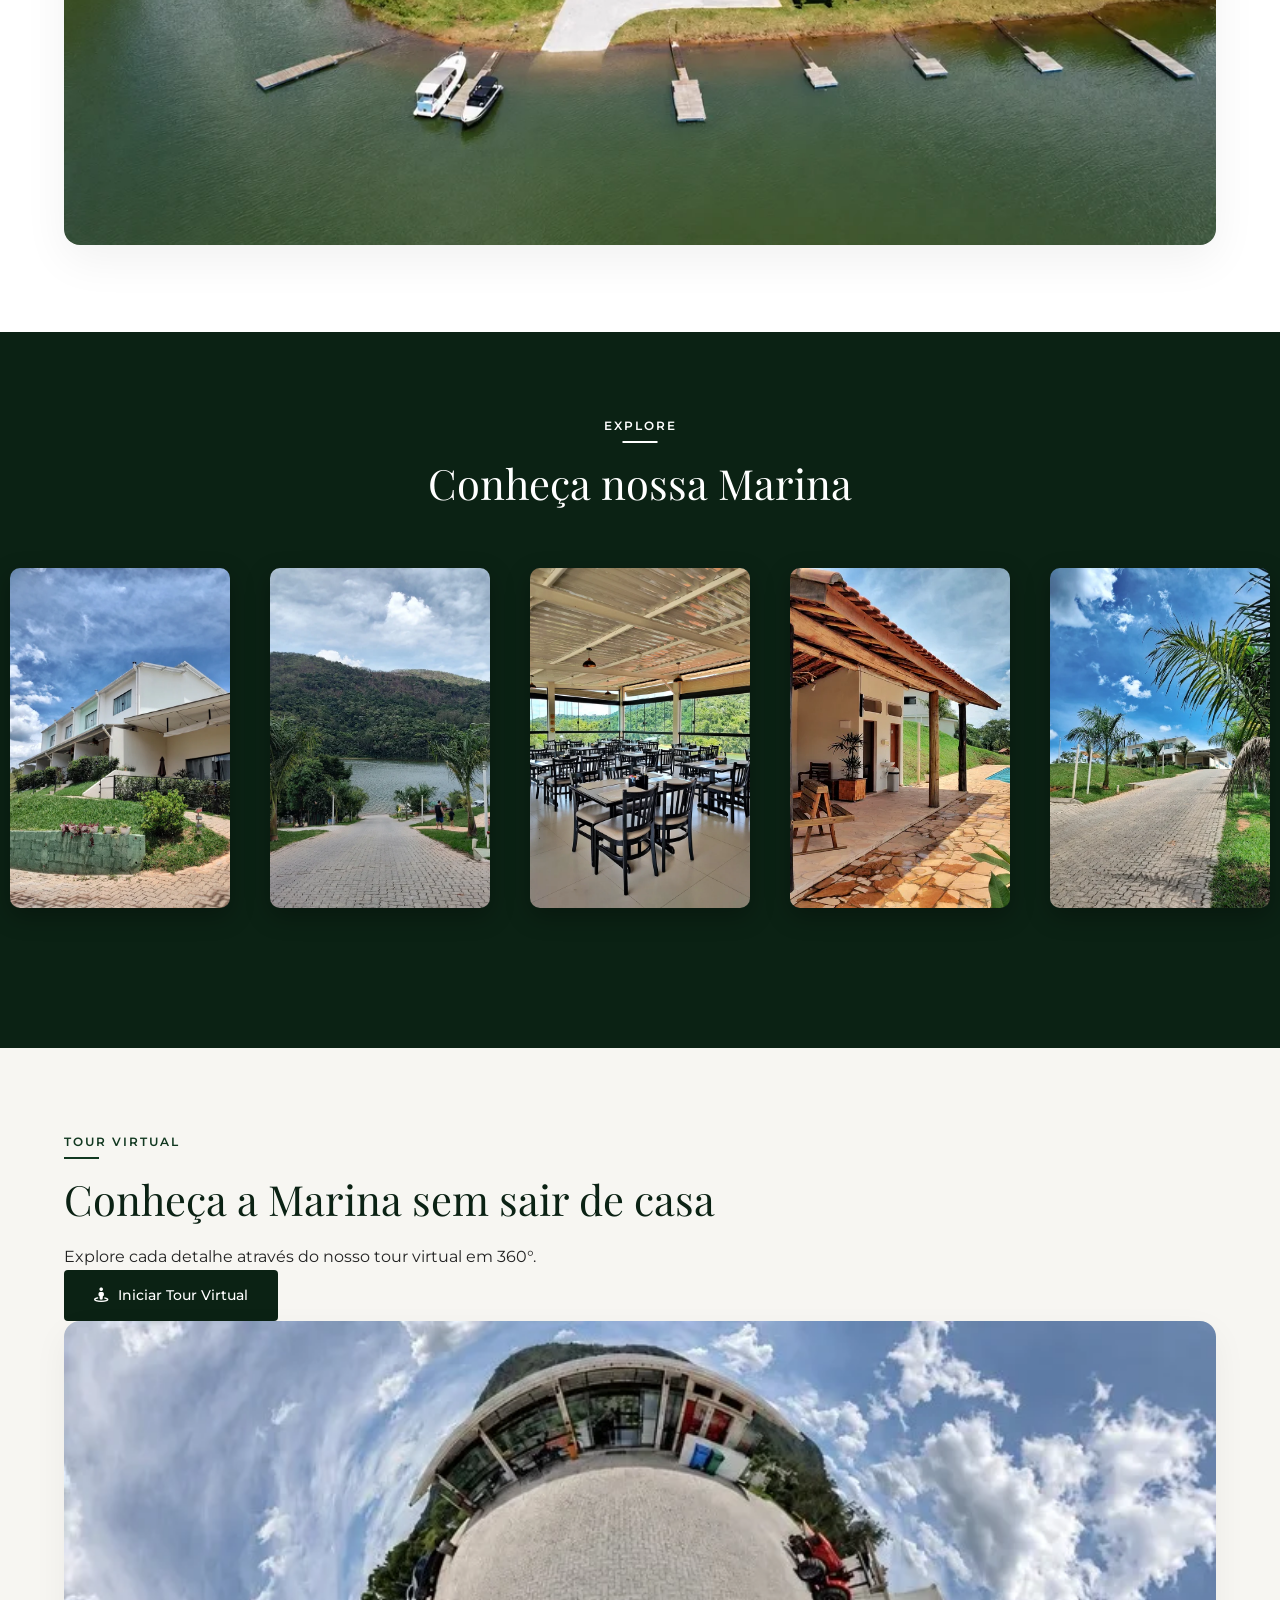
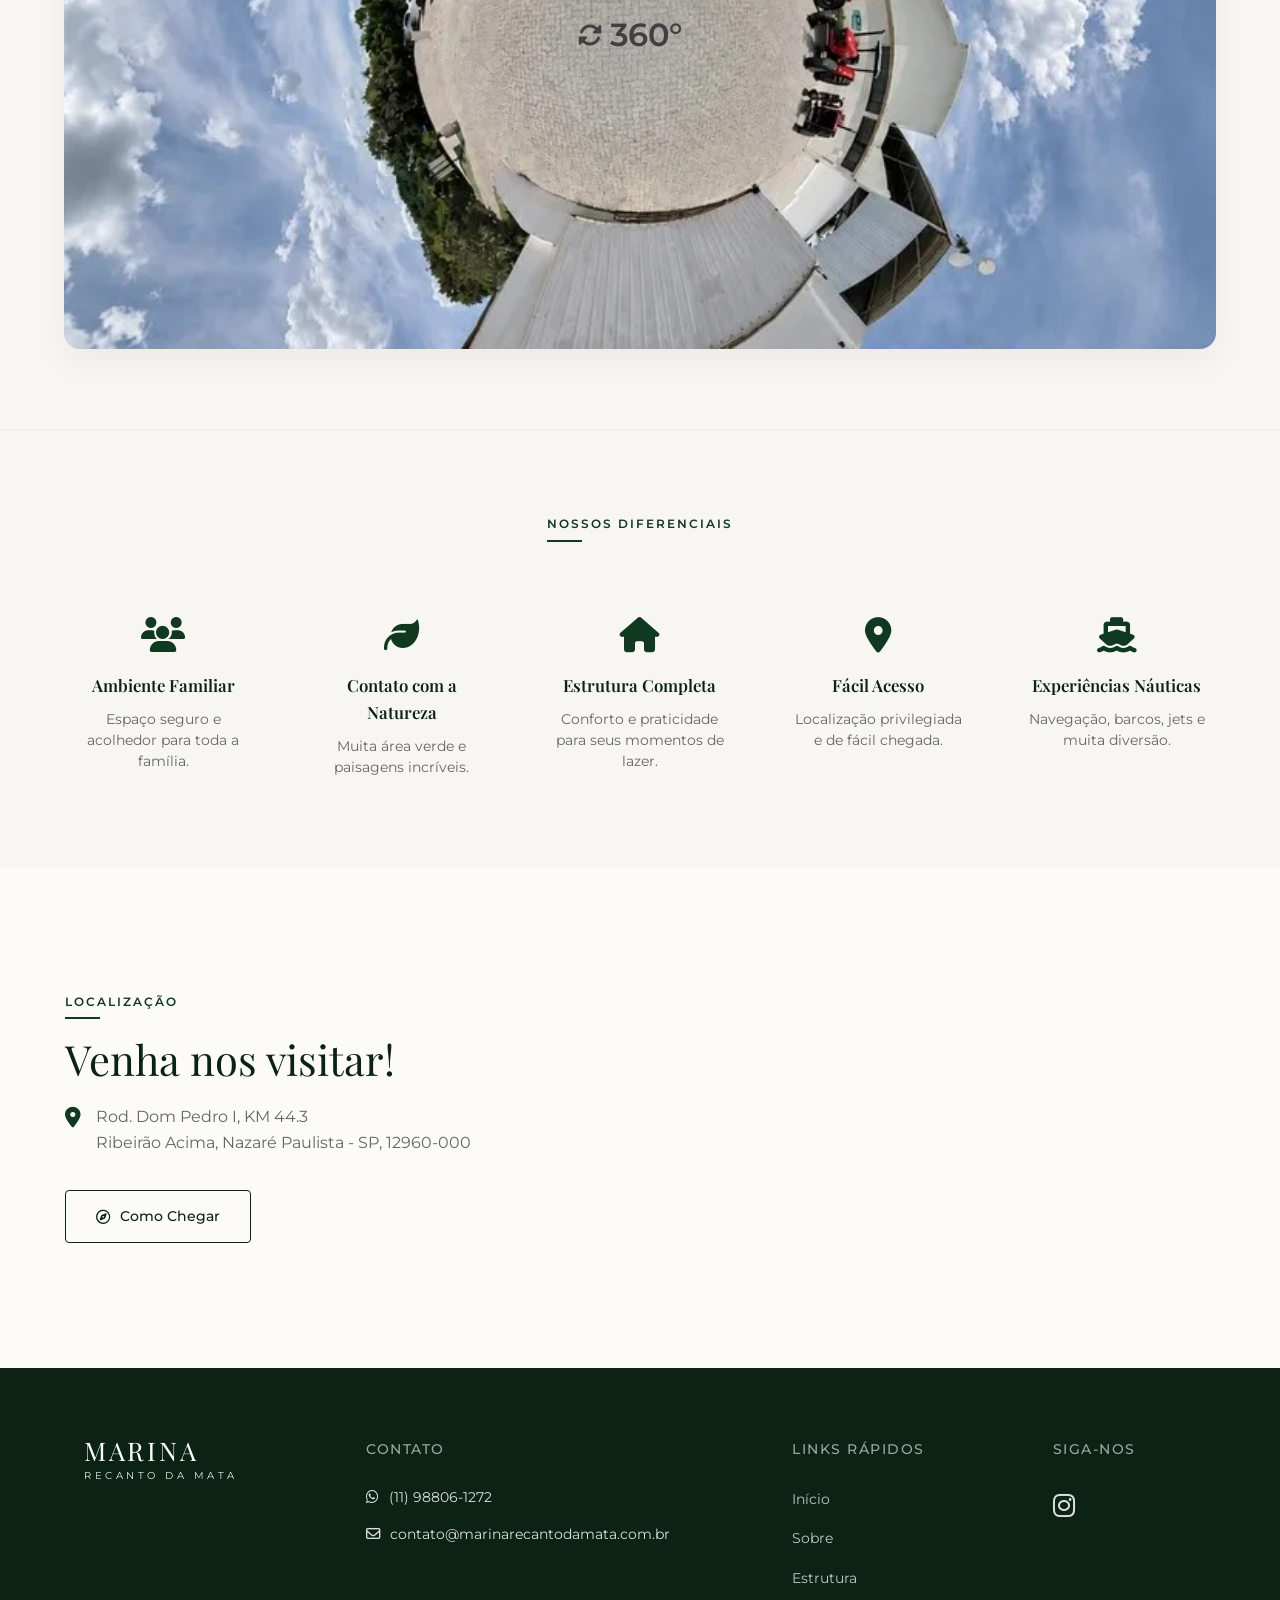
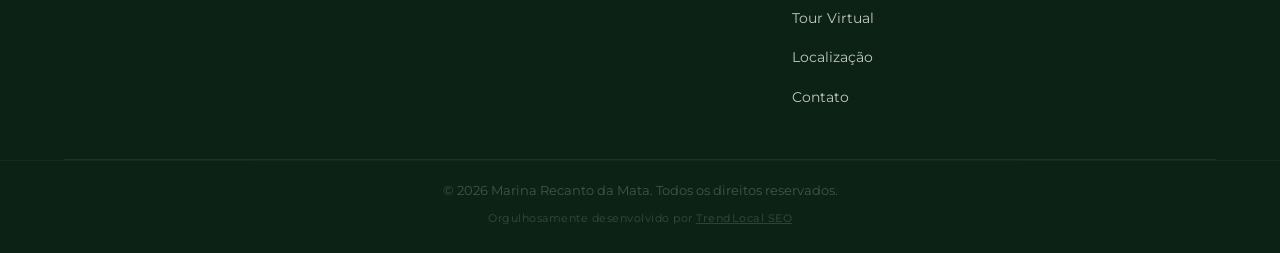
==== commit a24ba1f5: "descendo texto hero" ====
--- a/index.html
+++ b/index.html
@@ -268,8 +268,8 @@
             
             <p style="margin-top: 8px; font-size: 0.7rem; opacity: 0.4; letter-spacing: 0.5px;">
                 Orgulhosamente desenvolvido por 
-                <a href="https://wa.me/5511999814081" target="_blank" style="color: #ffffff; text-decoration: underline; font-weight: 500; opacity: 0.8;">
-                    Henrique Silva
+                <a href="https://trendlocalseo.com.br/" target="_blank" style="color: #ffffff; text-decoration: underline; font-weight: 500; opacity: 0.8;">
+                    TrendLocal SEO
                 </a>
             </p>
         </div>
--- a/style.css
+++ b/style.css
@@ -1,5 +1,5 @@
 /*! 
- * Desenvolvedor: Henrique Silva
+ * Desenvolvedor: TrendLocal SEO
  * Contato comercial: (11) 99981-4081
  * Todos os direitos de desenvolvimento reservados.
  */
@@ -654,7 +654,7 @@
     }
 
     .hero-text-top {
-        margin-top: -15px; /* Sobe levemente o texto (~10mm) */
+        margin-top: 15px; /* Sobe levemente o texto (~10mm) */
     }
 
     .hero-section h1 { 
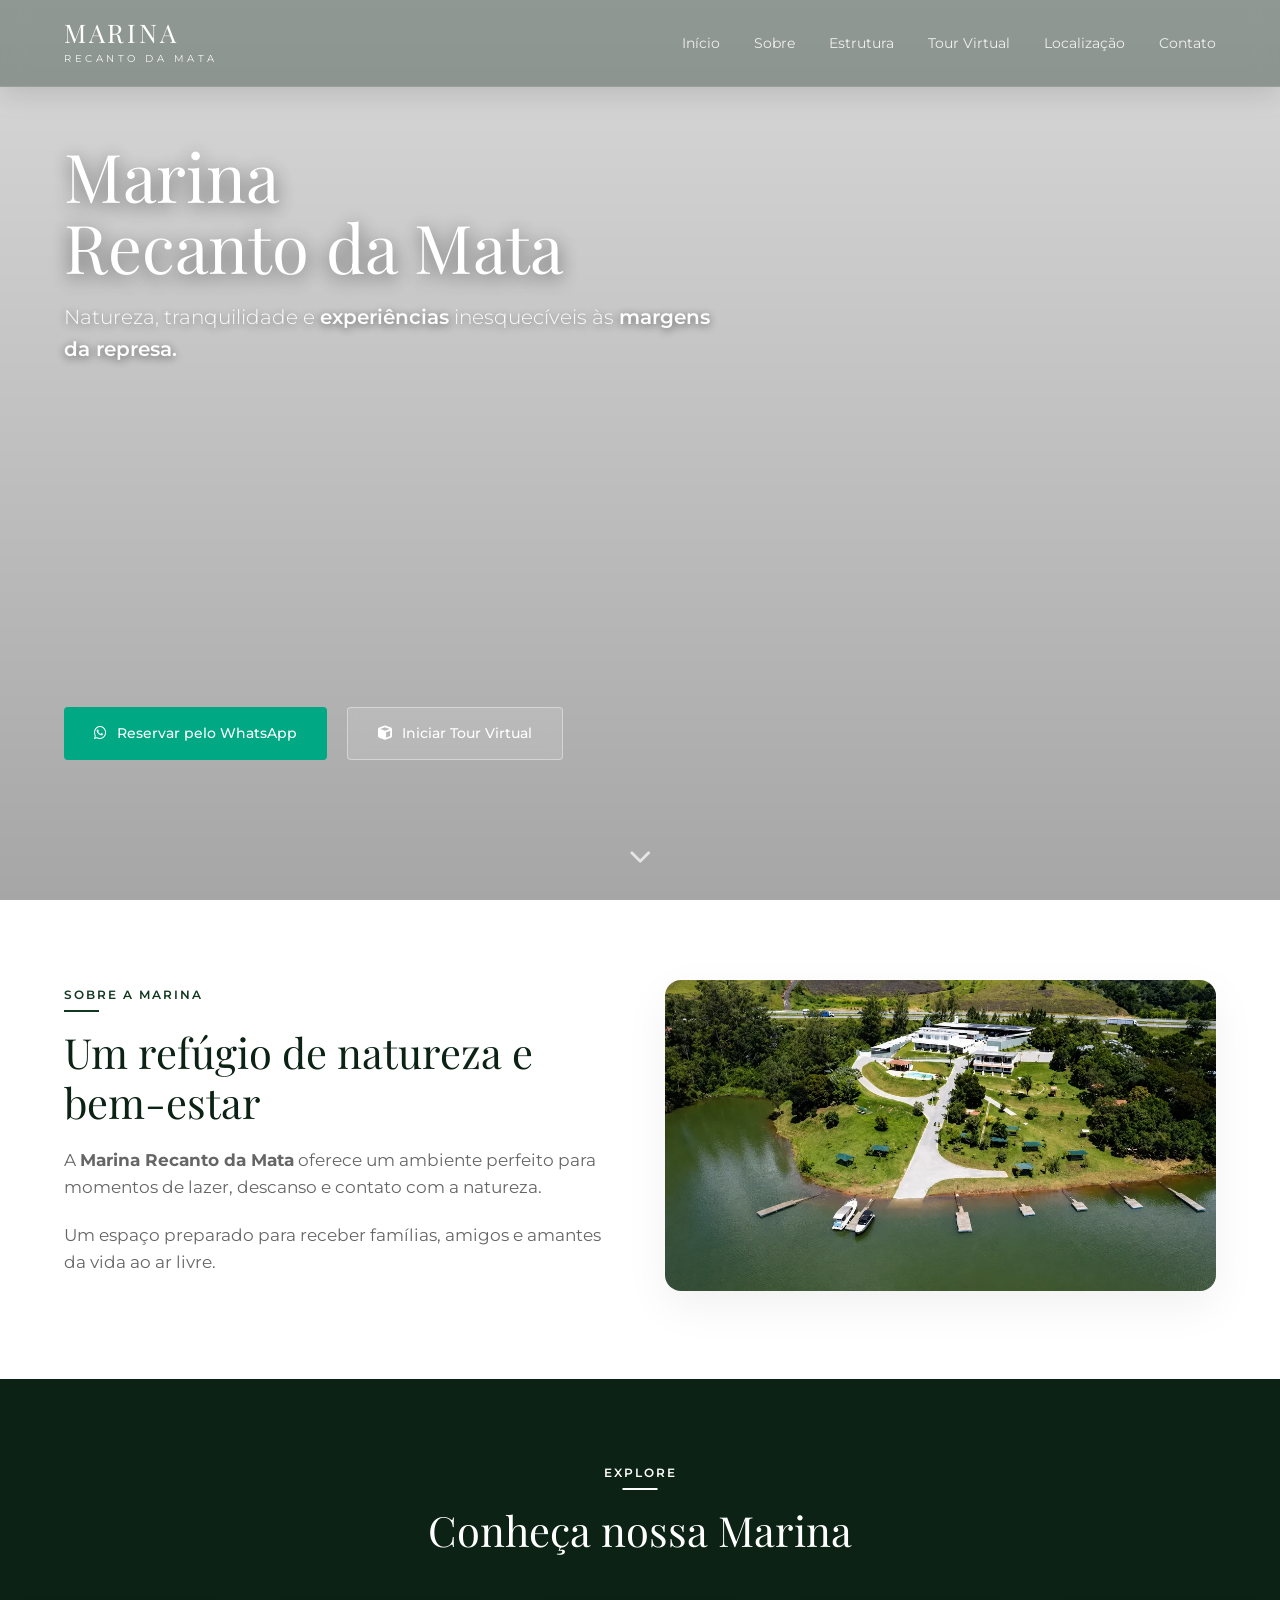
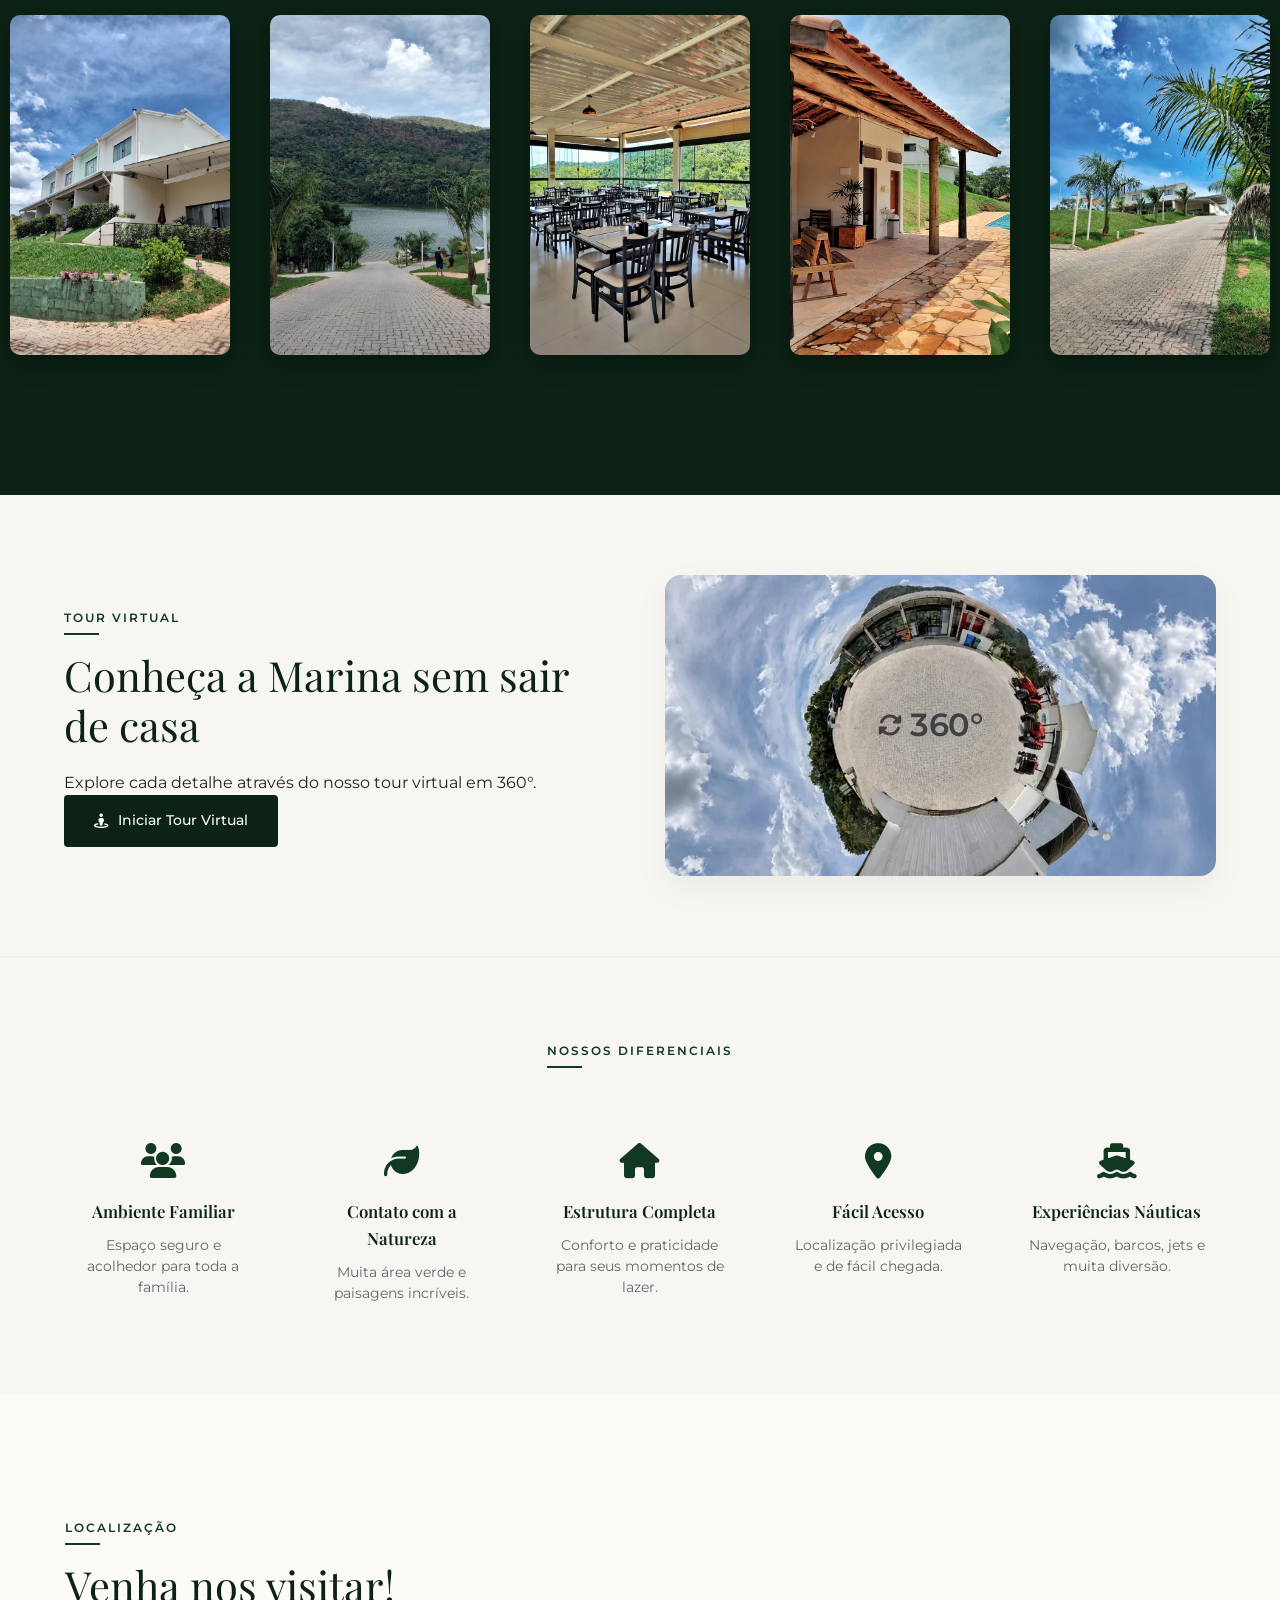
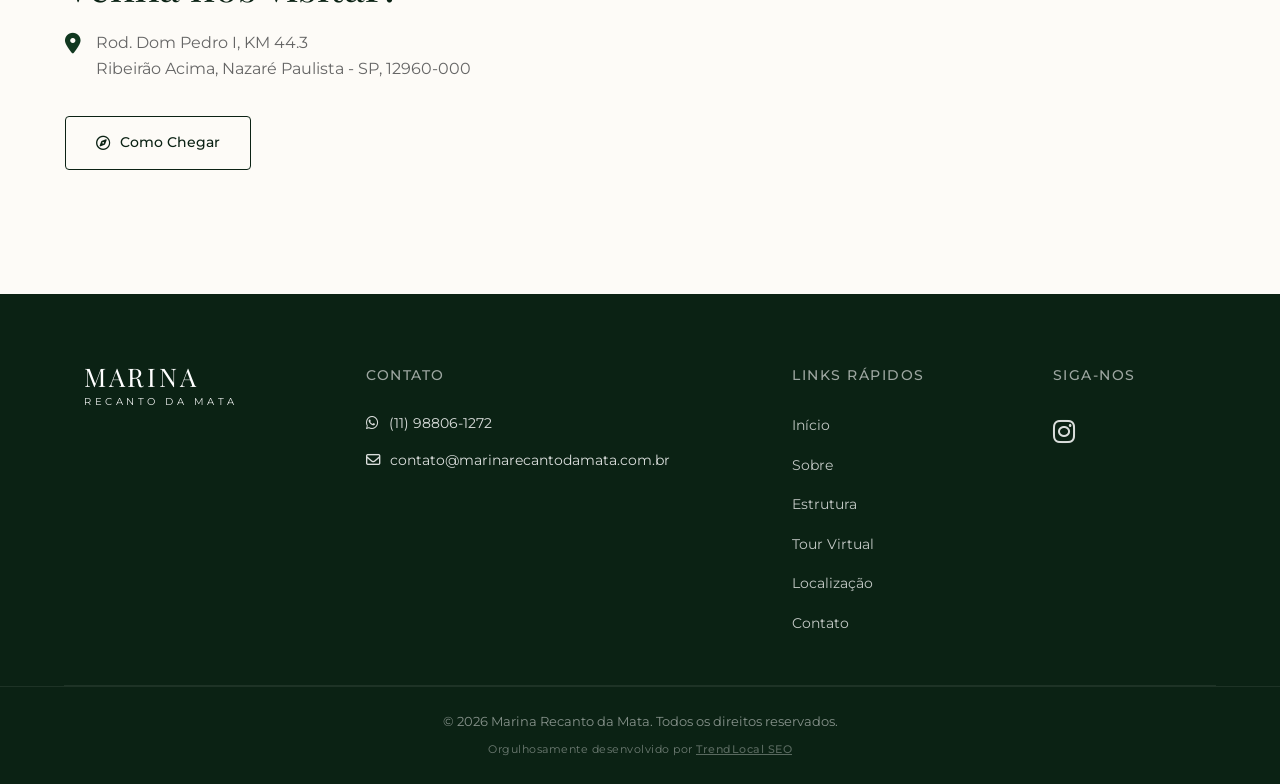
==== commit 6af35362: "corrige layout mobile da localização e fluidez do carrossel" ====
--- a/index.html
+++ b/index.html
@@ -1,28 +1,32 @@
 <!DOCTYPE html>
 <html lang="pt-BR">
 <head>
-    <meta property="og:image" content="https://nexths.github.io/marina-recanto-da-mata-portfolio/assets/preview.webp" />
-    <meta property="og:title" content="Marina Recanto da Mata" />
-    <meta property="og:description" content="Um refúgio de natureza e bem-estar às margens da represa." />
     <meta charset="UTF-8">
     <meta name="viewport" content="width=device-width, initial-scale=1.0">
     <title>Marina Recanto da Mata</title>
+
+    <!-- Open Graph / Compartilhamento -->
+    <meta property="og:title" content="Marina Recanto da Mata">
+    <meta property="og:description" content="Um refúgio de natureza e bem-estar às margens da represa.">
+    <meta property="og:image" content="https://nexths.github.io/marina-recanto-da-mata-portfolio/assets/preview.webp">
+
+    <!-- Fontes e Bibliotecas -->
     <link rel="preconnect" href="https://fonts.googleapis.com">
     <link rel="preconnect" href="https://fonts.gstatic.com" crossorigin>
     <link href="https://fonts.googleapis.com/css2?family=Montserrat:wght@300;400;500;600&family=Playfair+Display:wght@400;600;700&display=swap" rel="stylesheet">
     <link rel="stylesheet" href="https://cdnjs.cloudflare.com/ajax/libs/font-awesome/6.4.0/css/all.min.css">
-    <link rel="stylesheet" href="https://cdn.jsdelivr.net/npm/swiper@11/swiper-bundle.min.css" />
-    <link rel="stylesheet" href="https://cdn.jsdelivr.net/npm/@fancyapps/ui@5.0/dist/fancybox/fancybox.css" />
+    <link rel="stylesheet" href="https://cdn.jsdelivr.net/npm/swiper@11/swiper-bundle.min.css">
+    <link rel="stylesheet" href="https://cdn.jsdelivr.net/npm/@fancyapps/ui@5.0/dist/fancybox/fancybox.css">
     <link rel="stylesheet" href="style.css">
 </head>
 <body>
 
     <header class="main-header">
         <div class="container header-container">
-            <div class="logo">
+            <a href="#inicio" class="logo">
                 <span class="logo-title">MARINA</span>
                 <span class="logo-subtitle">RECANTO DA MATA</span>
-            </div>
+            </a>
             <nav class="nav-menu">
                 <a href="#inicio">Início</a>
                 <a href="#sobre">Sobre</a>
@@ -35,37 +39,33 @@
     </header>
 
     <section id="inicio" class="hero-section">
-        <!-- Vídeo de fundo com variante mobile e desktop -->
         <video autoplay muted loop playsinline class="hero-video">
             <source src="assets/videohero-mobile.mp4" media="(max-width: 768px)" type="video/mp4">
             <source src="assets/videohero.mp4" type="video/mp4">
             Seu navegador não suporta vídeos em HTML5.
         </video>
 
-        <!-- Camada escura leve -->
         <div class="hero-overlay"></div>
 
         <div class="container hero-container">
             <div class="hero-content-box">
-                <!-- Bloco do texto principal -->
                 <div class="hero-text-top">
                     <h1>Marina<br>Recanto da Mata</h1>
                     <p class="hero-tagline">Natureza, tranquilidade e <strong>experiências</strong> inesquecíveis às <strong>margens da represa.</strong></p>
                 </div>
-                
-                <!-- Botões fixados na parte inferior -->
+
                 <div class="hero-buttons">
-                    <a href="https://wa.me/5511988061272" target="_blank" class="btn btn-whatsapp">
+                    <a href="https://wa.me/5511988061272" target="_blank" rel="noopener noreferrer" class="btn btn-whatsapp">
                         <i class="fab fa-whatsapp"></i> Reservar pelo WhatsApp
                     </a>
-                    <a href="tour-marina-destino/index.html" target="_blank" class="btn btn-tour">
+                    <a href="tour-marina-destino/index.html" target="_blank" rel="noopener noreferrer" class="btn btn-tour">
                         <i class="fas fa-cube"></i> Iniciar Tour Virtual
                     </a>
                 </div>
             </div>
         </div>
 
-        <a href="#sobre" class="scroll-arrow">
+        <a href="#sobre" class="scroll-arrow" aria-label="Rolar para baixo">
             <i class="fas fa-chevron-down"></i>
         </a>
     </section>
@@ -89,7 +89,7 @@
             <span class="section-badge badge-light">EXPLORE</span>
             <h2 class="text-white">Conheça nossa Marina</h2>
         </div>
-        
+
         <div class="swiper mySwiper">
             <div class="swiper-wrapper">
                 <div class="swiper-slide">
@@ -142,7 +142,6 @@
                     </div>
                 </div>
             </div>
-            
             <div class="swiper-pagination"></div>
         </div>
     </section>
@@ -153,14 +152,14 @@
                 <span class="section-badge">TOUR VIRTUAL</span>
                 <h2>Conheça a Marina sem sair de casa</h2>
                 <p>Explore cada detalhe através do nosso tour virtual em 360°.</p>
-                <a href="tour-marina-destino/index.html" target="_blank" class="btn btn-dark-tour">
-                <i class="fas fa-street-view"></i> Iniciar Tour Virtual
+                <a href="tour-marina-destino/index.html" target="_blank" rel="noopener noreferrer" class="btn btn-dark-tour">
+                    <i class="fas fa-street-view"></i> Iniciar Tour Virtual
                 </a>
             </div>
             <div class="tour-banner">
                 <img src="assets/preview-tour.webp" alt="Preview Tour 360">
                 <div class="badge-360">
-                    <i class="fas fa-sync-alt"></i><span>360°</span>                
+                    <i class="fas fa-sync-alt"></i><span>360°</span>
                 </div>
             </div>
         </div>
@@ -210,19 +209,17 @@
                     <i class="fas fa-map-marker-alt"></i>
                     <p>Rod. Dom Pedro I, KM 44.3<br>Ribeirão Acima, Nazaré Paulista - SP, 12960-000</p>
                 </div>
-                <a href="https://maps.app.goo.gl/9sa6LUnuPkdQ67Bv5" target="_blank" class="btn btn-outline-dark">
+                <a href="https://maps.app.goo.gl/9sa6LUnuPkdQ67Bv5" target="_blank" rel="noopener noreferrer" class="btn btn-outline-dark">
                     <i class="far fa-compass"></i> Como Chegar
                 </a>
             </div>
             <div class="map-container">
-                <iframe 
-                    src="https://www.google.com/maps/embed?pb=!1m18!1m12!1m3!1d3667.5814678213937!2d-46.33232830901492!3d-23.18547078140979!2m3!1f0!2f0!3f0!3m2!1i1024!2i768!4f13.1!3m3!1m2!1s0x94ce9b3322a90127%3A0x82143a314d010b9f!2sMarina%20Recanto%20da%20Mata!5e0!3m2!1spt-BR!2sbr!4v1780842543888!5m2!1spt-BR!2sbr" 
-                    width="100%" 
-                    height="100%" 
-                    style="border:0;" 
-                    allowfullscreen="" 
-                    loading="lazy" 
-                    referrerpolicy="no-referrer-when-downgrade">
+                <iframe
+                    src="https://www.google.com/maps/embed?pb=!1m18!1m12!1m3!1d3667.5814678213937!2d-46.33232830901492!3d-23.18547078140979!2m3!1f0!2f0!3f0!3m2!1i1024!2i768!4f13.1!3m3!1m2!1s0x94ce9b3322a90127%3A0x82143a314d010b9f!2sMarina%20Recanto%20da%20Mata!5e0!3m2!1spt-BR!2sbr!4v1780842543888!5m2!1spt-BR!2sbr"
+                    allowfullscreen=""
+                    loading="lazy"
+                    referrerpolicy="no-referrer-when-downgrade"
+                    title="Mapa da Marina Recanto da Mata">
                 </iframe>
             </div>
         </div>
@@ -234,7 +231,7 @@
                 <span class="logo-title">MARINA</span>
                 <span class="logo-subtitle">RECANTO DA MATA</span>
             </div>
-            
+
             <div class="footer-column">
                 <h4>Contato</h4>
                 <ul class="footer-contact-list">
@@ -242,7 +239,7 @@
                     <li><i class="far fa-envelope"></i> contato@marinarecantodamata.com.br</li>
                 </ul>
             </div>
-            
+
             <div class="footer-column">
                 <h4>Links Rápidos</h4>
                 <ul class="footer-links-list">
@@ -254,23 +251,22 @@
                     <li><a href="#contato">Contato</a></li>
                 </ul>
             </div>
-            
+
             <div class="footer-column">
                 <h4>Siga-nos</h4>
                 <div class="social-icons">
-                    <a href="https://www.instagram.com/marinarecantodamata/?utm_medium=copy_link" target="_blank"><i class="fab fa-instagram"></i></a>
-                </div>
-            </div>
-        </div>
-        
-        <div class="footer-bottom text-center" style="border-top: 1px solid rgba(255,255,255,0.08); padding-top: 20px;">
-            <p style="font-size: 0.8rem; opacity: 0.5; margin: 0;">© 2026 Marina Recanto da Mata. Todos os direitos reservados.</p>
-            
-            <p style="margin-top: 8px; font-size: 0.7rem; opacity: 0.4; letter-spacing: 0.5px;">
-                Orgulhosamente desenvolvido por 
-                <a href="https://trendlocalseo.com.br/" target="_blank" style="color: #ffffff; text-decoration: underline; font-weight: 500; opacity: 0.8;">
-                    TrendLocal SEO
-                </a>
+                    <a href="https://www.instagram.com/marinarecantodamata/?utm_medium=copy_link" target="_blank" rel="noopener noreferrer" aria-label="Instagram">
+                        <i class="fab fa-instagram"></i>
+                    </a>
+                </div>
+            </div>
+        </div>
+
+        <div class="footer-bottom text-center">
+            <p class="copyright">© 2026 Marina Recanto da Mata. Todos os direitos reservados.</p>
+            <p class="developer-credit">
+                Orgulhosamente desenvolvido por
+                <a href="https://trendlocalseo.com.br/" target="_blank" rel="noopener noreferrer">TrendLocal SEO</a>
             </p>
         </div>
     </footer>
@@ -278,20 +274,5 @@
     <script src="https://cdn.jsdelivr.net/npm/swiper@11/swiper-bundle.min.js"></script>
     <script src="https://cdn.jsdelivr.net/npm/@fancyapps/ui@5.0/dist/fancybox/fancybox.umd.js"></script>
     <script src="script.js"></script>
-    <script>
-        document.querySelectorAll('a[href^="#"]').forEach(link => {
-            link.addEventListener('click', function(e) {
-                const target = document.querySelector(this.getAttribute('href'));
-                if(!target) return;
-                e.preventDefault();
-                const headerHeight = document.querySelector('.main-header').offsetHeight;
-                const targetPosition = target.offsetTop - headerHeight;
-                window.scrollTo({
-                    top: targetPosition,
-                    behavior: "smooth"
-                });
-            });
-        });
-    </script>
 </body>
 </html>
--- a/style.css
+++ b/style.css
@@ -1,23 +1,17 @@
-/*! 
+/*!
  * Desenvolvedor: TrendLocal SEO
  * Contato comercial: (11) 99981-4081
  * Todos os direitos de desenvolvimento reservados.
  */
 
-body {
-    animation: fadeIn 0.8s ease-in-out;
-}
-
-@keyframes fadeIn {
-    from { opacity: 0; }
-    to { opacity: 1; }
-}
-
-/* RESET E CONFIGURAÇÕES GERAIS */
+/* =========================================================
+   VARIÁVEIS E RESET
+   ========================================================= */
 :root {
     --primary-green: #0b2214;
     --accent-green: #113820;
     --light-bg: #f7f6f2;
+    --cream-bg: #fdfbf7;
     --text-dark: #222222;
     --text-muted: #666666;
     --whatsapp-color: #00a884;
@@ -38,6 +32,12 @@
     line-height: 1.6;
     -webkit-font-smoothing: antialiased;
     -moz-osx-font-smoothing: grayscale;
+    animation: fadeIn 0.8s ease-in-out;
+}
+
+@keyframes fadeIn {
+    from { opacity: 0; }
+    to { opacity: 1; }
 }
 
 .container {
@@ -52,10 +52,19 @@
     margin: 0 auto;
 }
 
+.grid-2 {
+    display: grid;
+    grid-template-columns: 1fr 1fr;
+    gap: 50px;
+    align-items: center;
+}
+
 .text-center { text-align: center; }
 .text-white { color: #ffffff; }
 
-/* TIPOGRAFIA E BADGES */
+/* =========================================================
+   TIPOGRAFIA E BADGES
+   ========================================================= */
 .section-badge {
     display: inline-block;
     font-size: 0.75rem;
@@ -80,6 +89,7 @@
 .section-badge.badge-light {
     color: #ffffff;
 }
+
 .section-badge.badge-light::after {
     background-color: #ffffff;
     left: 50%;
@@ -98,7 +108,9 @@
     line-height: 1.2;
 }
 
-/* BOTÕES */
+/* =========================================================
+   BOTÕES
+   ========================================================= */
 .btn {
     display: inline-flex;
     align-items: center;
@@ -157,7 +169,9 @@
     color: #ffffff;
 }
 
-/* NAVBAR DESKTOP ORIGINAL (COM TARJA DE VIDRO E LOGO) */
+/* =========================================================
+   HEADER E NAVEGAÇÃO
+   ========================================================= */
 .main-header {
     position: absolute;
     top: 0;
@@ -215,7 +229,9 @@
     border-bottom: 2px solid #ffffff;
 }
 
-/* HERO SECTION DESKTOP ORIGINAL */
+/* =========================================================
+   HERO SECTION
+   ========================================================= */
 .hero-section {
     position: relative;
     height: 100vh;
@@ -237,17 +253,13 @@
     height: auto;
     object-fit: cover;
     z-index: 1;
-    -webkit-backface-visibility: hidden;
     backface-visibility: hidden;
     filter: saturate(1.05) contrast(1.05);
 }
 
 .hero-overlay {
     position: absolute;
-    top: 0;
-    left: 0;
-    width: 100%;
-    height: 100%;
+    inset: 0;
     background: linear-gradient(to bottom, rgba(0,0,0,0.15), rgba(0,0,0,0.35));
     z-index: 2;
 }
@@ -255,9 +267,6 @@
 .hero-container {
     position: relative;
     z-index: 3;
-    width: 90%;
-    max-width: 1200px;
-    margin: 0 auto;
     height: 100%;
     display: flex;
     align-items: center;
@@ -269,7 +278,7 @@
     display: flex;
     flex-direction: column;
     justify-content: space-between;
-    padding: 60px 0 60px 0; 
+    padding: 60px 0;
 }
 
 .hero-text-top {
@@ -318,7 +327,9 @@
     60% { transform: translateY(-6px) translateX(-50%); }
 }
 
-/* SEÇÃO SOBRE A MARINA */
+/* =========================================================
+   SEÇÃO SOBRE
+   ========================================================= */
 .sobre-section {
     background-color: #ffffff;
 }
@@ -337,7 +348,9 @@
     object-fit: cover;
 }
 
-/* SEÇÃO EXPLORE */
+/* =========================================================
+   SEÇÃO EXPLORE (CARROSSEL CONTÍNUO)
+   ========================================================= */
 .explore-section {
     background-color: var(--primary-green);
     padding: 80px 0;
@@ -353,6 +366,11 @@
     width: 100%;
     padding-top: 40px;
     padding-bottom: 60px;
+}
+
+/* Mantém o movimento contínuo e fluido sem pausas entre slides */
+.swiper-wrapper {
+    transition-timing-function: linear !important;
 }
 
 .swiper-slide {
@@ -393,7 +411,9 @@
     transform: scale(1.25);
 }
 
-/* SEÇÃO TOUR VIRTUAL 360° */
+/* =========================================================
+   SEÇÃO TOUR VIRTUAL
+   ========================================================= */
 .tour-section {
     background-color: var(--light-bg);
 }
@@ -415,7 +435,7 @@
     position: absolute;
     top: 50%;
     left: 50%;
-    transform: translate(-60%, -50%); 
+    transform: translate(-60%, -50%);
     display: flex;
     align-items: center;
     justify-content: center;
@@ -428,11 +448,12 @@
 .badge-360 span {
     font-size: 2rem;
     font-weight: 600;
-    font-family: var(--font-sans);
     letter-spacing: -0.5px;
 }
 
-/* SEÇÃO DIFERENCIAIS */
+/* =========================================================
+   SEÇÃO DIFERENCIAIS
+   ========================================================= */
 .diferenciais-section {
     background-color: var(--light-bg);
     border-top: 1px solid rgba(0,0,0,0.04);
@@ -469,9 +490,11 @@
     line-height: 1.5;
 }
 
-/* SEÇÃO LOCALIZAÇÃO */
+/* =========================================================
+   SEÇÃO LOCALIZAÇÃO
+   ========================================================= */
 .localizacao-section {
-    background-color: #fdfbf7;
+    background-color: var(--cream-bg);
 }
 
 .grid-2-special {
@@ -482,7 +505,7 @@
 
 .localizacao-content {
     padding: 80px 12%;
-    background-color: #fdfbf7;
+    background-color: var(--cream-bg);
     display: flex;
     flex-direction: column;
     justify-content: center;
@@ -520,18 +543,17 @@
     display: block;
 }
 
-/* FOOTER */
+/* =========================================================
+   FOOTER
+   ========================================================= */
 .main-footer {
     background-color: var(--primary-green);
     color: #ffffff;
     padding-top: 70px;
-    font-family: var(--font-sans);
 }
 
 .footer-container {
-    max-width: 1200px;
-    margin: 0 auto;
-    padding: 0 20px 50px 20px;
+    padding: 0 20px 50px;
     display: grid;
     grid-template-columns: 2.2fr 3.5fr 2fr 1.3fr;
     gap: 40px;
@@ -553,10 +575,9 @@
     color: rgba(255, 255, 255, 0.6);
 }
 
-.footer-contact-list, .footer-links-list {
+.footer-contact-list,
+.footer-links-list {
     list-style: none;
-    padding: 0;
-    margin: 0;
     display: flex;
     flex-direction: column;
     gap: 14px;
@@ -579,7 +600,7 @@
     transition: opacity 0.2s;
 }
 
-.footer-links-list a:hover { 
+.footer-links-list a:hover {
     opacity: 1;
     text-decoration: underline;
 }
@@ -598,67 +619,80 @@
 }
 
 .footer-bottom {
-    padding: 25px 0;
+    padding: 25px 20px;
+    border-top: 1px solid rgba(255, 255, 255, 0.08);
+}
+
+.footer-bottom .copyright {
     font-size: 0.8rem;
-    opacity: 0.45;
-}
-
-/* =========================================================
-   AJUSTES EXCLUSIVOS PARA CELULAR
-   ========================================================= */
-@media(max-width: 768px) {
-    .nav-menu { 
+    opacity: 0.5;
+    margin: 0;
+}
+
+.footer-bottom .developer-credit {
+    margin-top: 8px;
+    font-size: 0.7rem;
+    opacity: 0.4;
+    letter-spacing: 0.5px;
+}
+
+.footer-bottom .developer-credit a {
+    color: #ffffff;
+    text-decoration: underline;
+    font-weight: 500;
+    opacity: 0.8;
+}
+
+/* =========================================================
+   RESPONSIVO (MOBILE <= 768px)
+   ========================================================= */
+@media (max-width: 768px) {
+    .container {
+        padding: 60px 0;
+    }
+
+    h2 {
+        font-size: 2rem;
+    }
+
+    .nav-menu,
+    .logo {
         display: none;
     }
 
-    /* REMOVE A LOGO DO TOPO NO CELULAR (CONFORME PEDIDO) */
-    .logo {
-        display: none !important;
-    }
-
-    /* Topo 100% transparente no celular */
     .main-header {
-        background: transparent !important;
-        backdrop-filter: none !important;
-        -webkit-backdrop-filter: none !important;
-        box-shadow: none !important;
-        border: none !important;
+        background: transparent;
+        backdrop-filter: none;
+        -webkit-backdrop-filter: none;
+        box-shadow: none;
+        border: none;
     }
 
     .header-container {
         padding: 10px 0;
     }
 
-    /* Vídeo preenchendo a tela inteira sem faixas brancas */
     .hero-video {
-        width: 100% !important;
-        height: 100% !important;
-        min-width: 100% !important;
-        min-height: 100% !important;
-        object-fit: cover !important;
-        object-position: center 52% !important;
+        width: 100%;
+        height: 100%;
+        object-fit: cover;
+        object-position: center 52%;
     }
 
     .hero-overlay {
         background: linear-gradient(to bottom, rgba(0,0,0,0.12) 0%, rgba(0,0,0,0.42) 100%);
     }
 
-    /* Caixa do conteúdo da Hero para o celular */
     .hero-content-box {
-        width: 100%;
-        height: 100%;
-        display: flex;
-        flex-direction: column;
-        justify-content: space-between;
-        padding: 30px 0 40px 0 !important;
+        padding: 30px 0 40px;
     }
 
     .hero-text-top {
-        margin-top: 15px; /* Sobe levemente o texto (~10mm) */
-    }
-
-    .hero-section h1 { 
-        font-size: 2.4rem; 
+        margin-top: 25px;
+    }
+
+    .hero-section h1 {
+        font-size: 2.4rem;
         margin-bottom: 8px;
     }
 
@@ -666,7 +700,6 @@
         font-size: 0.95rem;
     }
 
-    /* Sobe os botões na mesma proporção para abrir espaço para o barco */
     .hero-buttons {
         flex-direction: column;
         gap: 10px;
@@ -680,13 +713,28 @@
         padding: 12px 20px;
     }
 
-    .grid-2 { 
+    .grid-2 {
         grid-template-columns: 1fr;
         gap: 30px;
     }
 
     .gallery-item {
         height: 280px;
+    }
+
+    /* Seção Localização alinhada com a hierarquia da página */
+    .grid-2-special {
+        grid-template-columns: 1fr;
+    }
+
+    .localizacao-content {
+        width: 90%;
+        margin: 0 auto;
+        padding: 60px 0 40px;
+    }
+
+    .map-container {
+        height: 350px;
     }
 
     .footer-container {
@@ -696,6 +744,6 @@
 
     .footer-contact-list li {
         white-space: normal;
-        word-break: break-all;
+        word-break: break-word;
     }
 }
